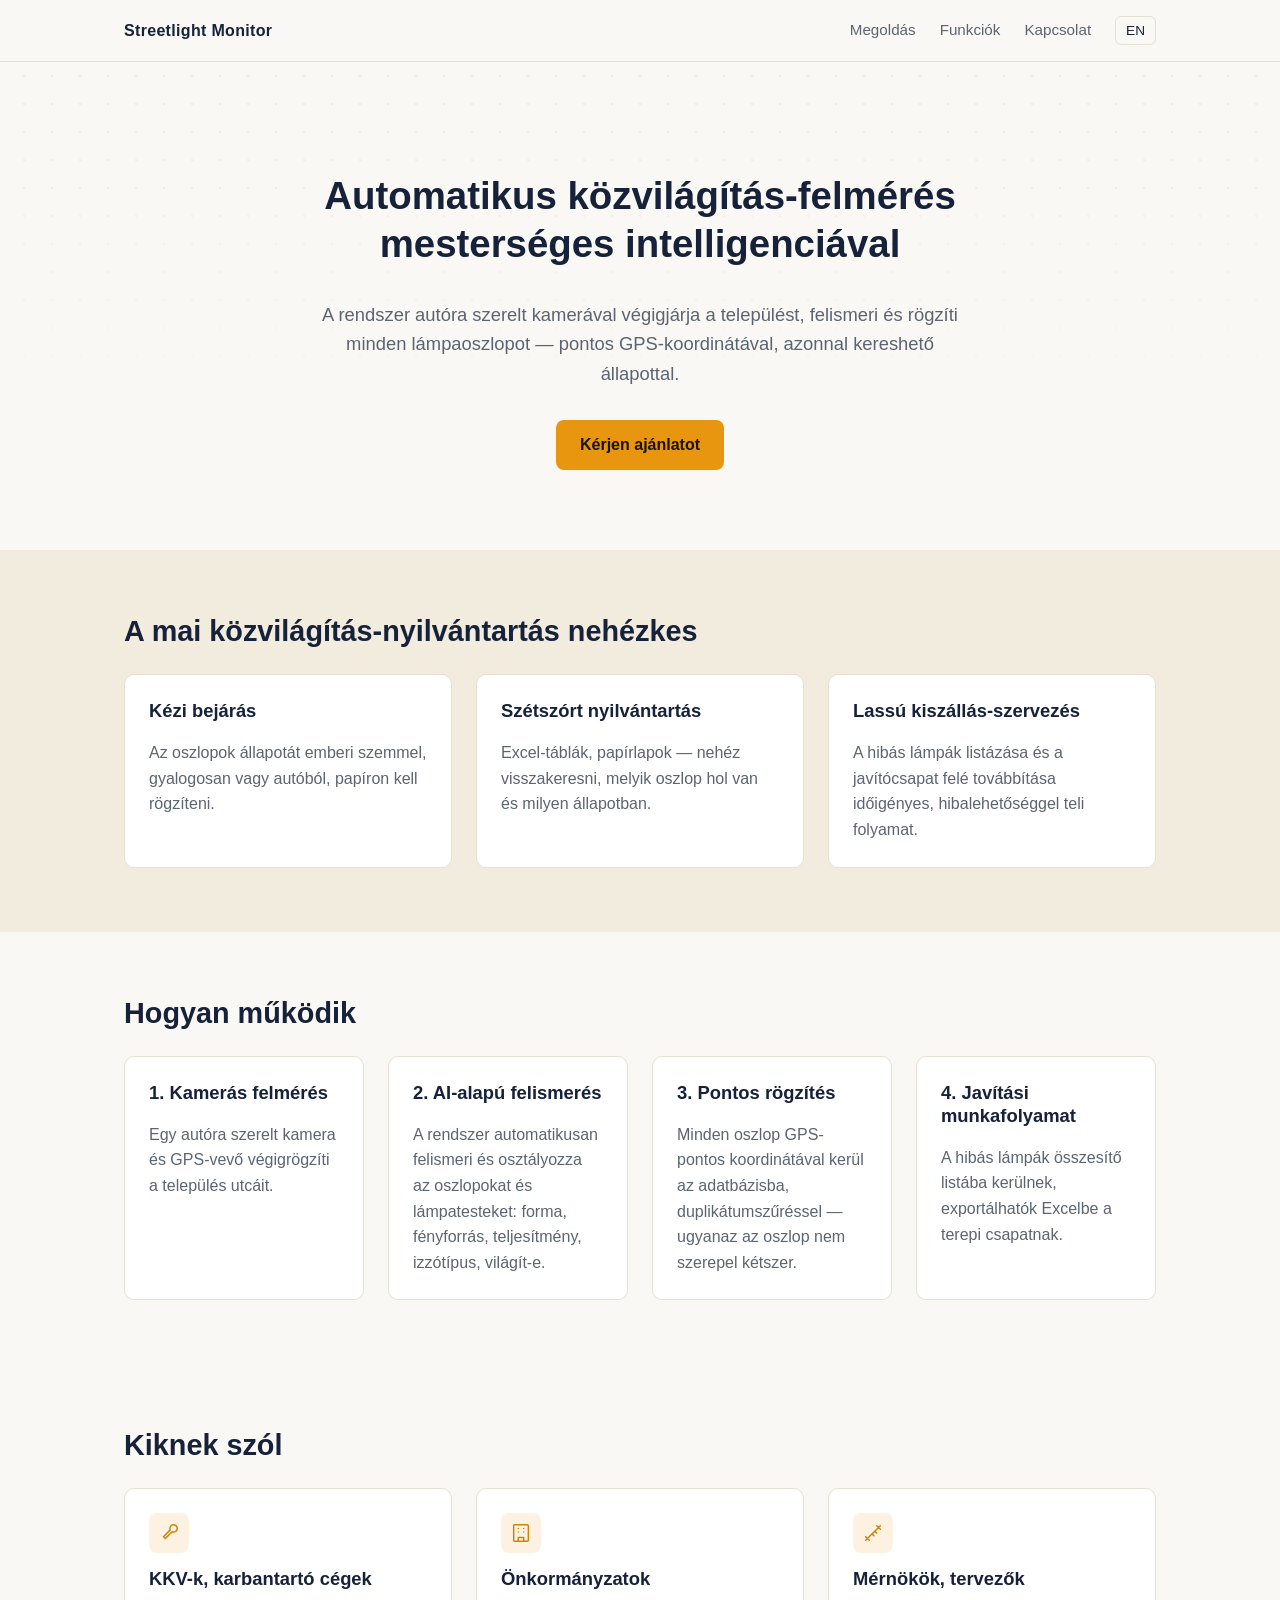
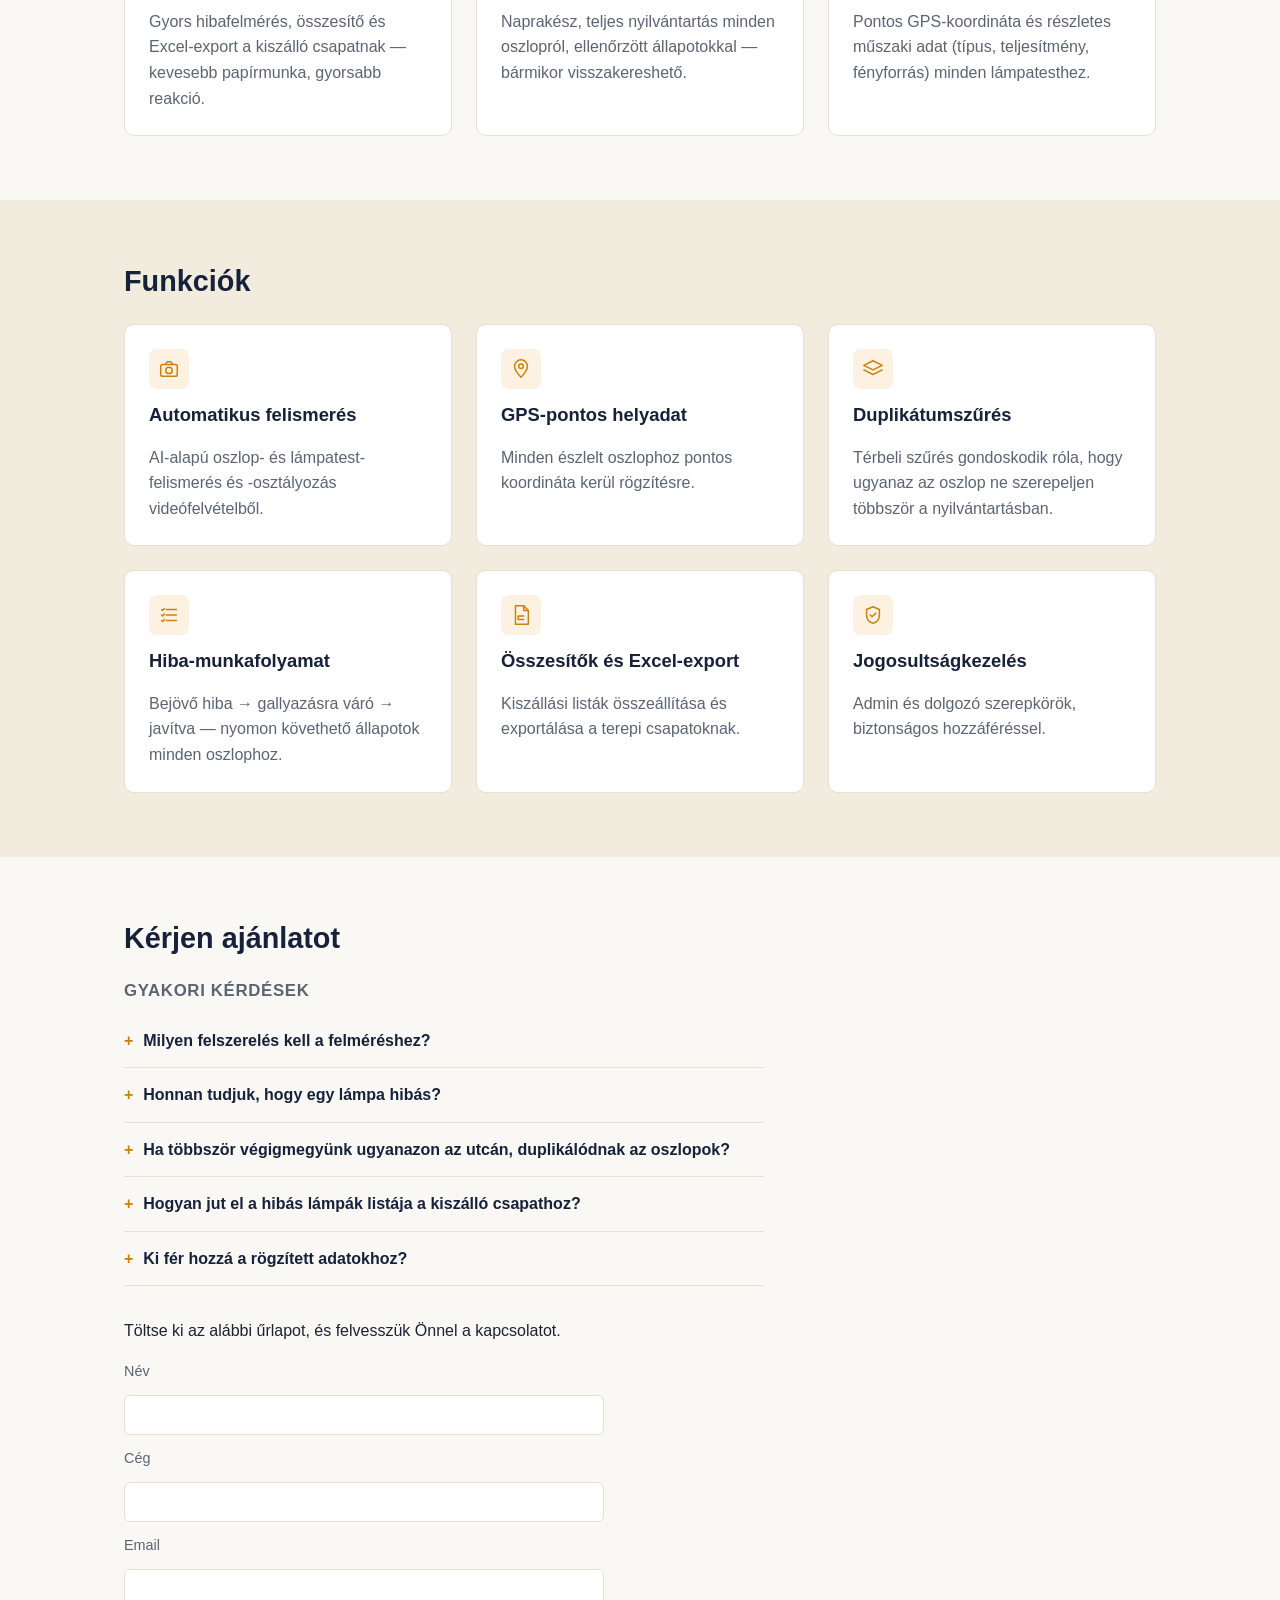
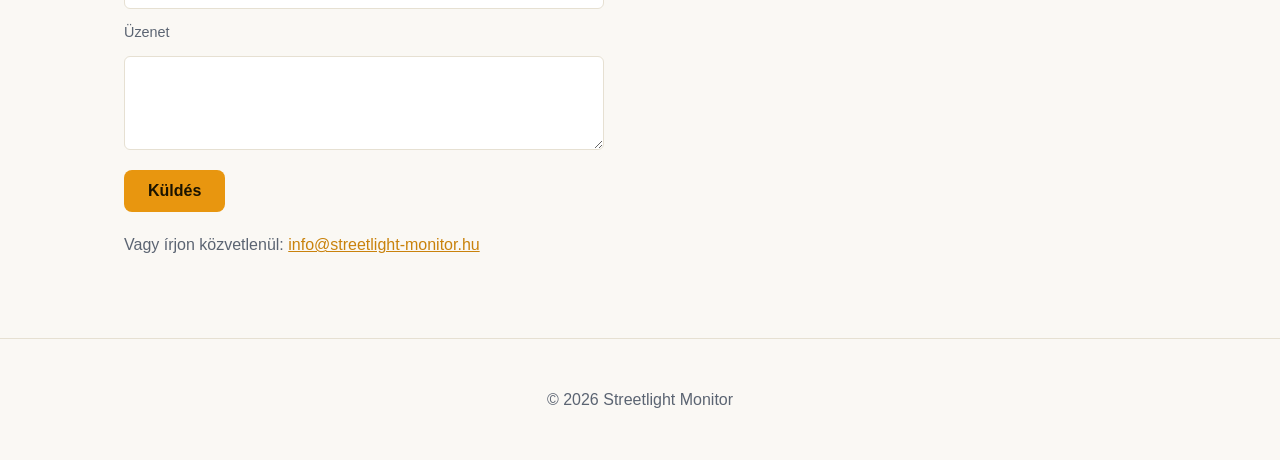
==== index.html @ 7bae3ae3 "feat: initial bilingual marketing landing page for Streetlight Monitor Static HU/EN landing page pre" ====
<!DOCTYPE html>
<html lang="hu">
<head>
  <meta charset="UTF-8">
  <meta name="viewport" content="width=device-width, initial-scale=1.0">
  <title data-i18n="meta.title">Streetlight Monitor — Automatikus közvilágítás-felmérés</title>
  <meta name="description" content="AI-alapú közvilágítás-felmérő rendszer kkv-knak, önkormányzatoknak és mérnököknek.">
  <link rel="stylesheet" href="styles.css">
</head>
<body>
  <header class="site-header">
    <div class="container header-inner">
      <span class="logo">Streetlight Monitor</span>
      <nav>
        <a href="#megoldas" data-i18n="nav.solution">Megoldás</a>
        <a href="#funkciok" data-i18n="nav.features">Funkciók</a>
        <a href="#kapcsolat" data-i18n="nav.contact">Kapcsolat</a>
        <button id="lang-toggle" type="button" aria-label="Nyelv váltása">EN</button>
      </nav>
    </div>
  </header>

  <main>
    <section class="hero">
      <div class="container">
        <h1 data-i18n="hero.title">Automatikus közvilágítás-felmérés mesterséges intelligenciával</h1>
        <p class="lead" data-i18n="hero.subtitle">A rendszer autóra szerelt kamerával végigjárja a települést, felismeri és rögzíti minden lámpaoszlopot — pontos GPS-koordinátával, azonnal kereshető állapottal.</p>
        <a class="btn btn-primary" href="#kapcsolat" data-i18n="hero.cta">Kérjen ajánlatot</a>
      </div>
    </section>

    <section class="problem">
      <div class="container">
        <h2 data-i18n="problem.title">A mai közvilágítás-nyilvántartás nehézkes</h2>
        <div class="grid grid-3">
          <div class="card reveal">
            <h3 data-i18n="problem.item1.title">Kézi bejárás</h3>
            <p data-i18n="problem.item1.text">Az oszlopok állapotát emberi szemmel, gyalogosan vagy autóból, papíron kell rögzíteni.</p>
          </div>
          <div class="card reveal">
            <h3 data-i18n="problem.item2.title">Szétszórt nyilvántartás</h3>
            <p data-i18n="problem.item2.text">Excel-táblák, papírlapok — nehéz visszakeresni, melyik oszlop hol van és milyen állapotban.</p>
          </div>
          <div class="card reveal">
            <h3 data-i18n="problem.item3.title">Lassú kiszállás-szervezés</h3>
            <p data-i18n="problem.item3.text">A hibás lámpák listázása és a javítócsapat felé továbbítása időigényes, hibalehetőséggel teli folyamat.</p>
          </div>
        </div>
      </div>
    </section>

    <section class="solution" id="megoldas">
      <div class="container">
        <h2 data-i18n="solution.title">Hogyan működik</h2>
        <ol class="steps">
          <li class="reveal">
            <h3 data-i18n="solution.step1.title">1. Kamerás felmérés</h3>
            <p data-i18n="solution.step1.text">Egy autóra szerelt kamera és GPS-vevő végigrögzíti a település utcáit.</p>
          </li>
          <li class="reveal">
            <h3 data-i18n="solution.step2.title">2. AI-alapú felismerés</h3>
            <p data-i18n="solution.step2.text">A rendszer automatikusan felismeri és osztályozza az oszlopokat és lámpatesteket: forma, fényforrás, teljesítmény, izzótípus, világít-e.</p>
          </li>
          <li class="reveal">
            <h3 data-i18n="solution.step3.title">3. Pontos rögzítés</h3>
            <p data-i18n="solution.step3.text">Minden oszlop GPS-pontos koordinátával kerül az adatbázisba, duplikátumszűréssel — ugyanaz az oszlop nem szerepel kétszer.</p>
          </li>
          <li class="reveal">
            <h3 data-i18n="solution.step4.title">4. Javítási munkafolyamat</h3>
            <p data-i18n="solution.step4.text">A hibás lámpák összesítő listába kerülnek, exportálhatók Excelbe a terepi csapatnak.</p>
          </li>
        </ol>
      </div>
    </section>

    <section class="audience">
      <div class="container">
        <h2 data-i18n="audience.title">Kiknek szól</h2>
        <div class="grid grid-3">
          <div class="card reveal">
            <div class="card-icon"><svg viewBox="0 0 24 24"><path d="M21 7a4 4 0 0 1-5.6 3.66L8 18l-2-2 7.34-7.4A4 4 0 1 1 21 7z"/></svg></div>
            <h3 data-i18n="audience.sme.title">KKV-k, karbantartó cégek</h3>
            <p data-i18n="audience.sme.text">Gyors hibafelmérés, összesítő és Excel-export a kiszálló csapatnak — kevesebb papírmunka, gyorsabb reakció.</p>
          </div>
          <div class="card reveal">
            <div class="card-icon"><svg viewBox="0 0 24 24"><rect x="4" y="3" width="16" height="18" rx="1"/><path d="M9 21v-4h6v4M9 7h.01M9 11h.01M15 7h.01M15 11h.01"/></svg></div>
            <h3 data-i18n="audience.municipality.title">Önkormányzatok</h3>
            <p data-i18n="audience.municipality.text">Naprakész, teljes nyilvántartás minden oszlopról, ellenőrzött állapotokkal — bármikor visszakereshető.</p>
          </div>
          <div class="card reveal">
            <div class="card-icon"><svg viewBox="0 0 24 24"><path d="M4 20 20 4M8 20l-4-4M20 8l-4-4M11 13l2 2M14 10l2 2"/></svg></div>
            <h3 data-i18n="audience.engineer.title">Mérnökök, tervezők</h3>
            <p data-i18n="audience.engineer.text">Pontos GPS-koordináta és részletes műszaki adat (típus, teljesítmény, fényforrás) minden lámpatesthez.</p>
          </div>
        </div>
      </div>
    </section>

    <section class="features" id="funkciok">
      <div class="container">
        <h2 data-i18n="features.title">Funkciók</h2>
        <div class="grid grid-3">
          <div class="card reveal">
            <div class="card-icon"><svg viewBox="0 0 24 24"><rect x="3" y="7" width="18" height="13" rx="2"/><path d="M8 7 10 4h4l2 3"/><circle cx="12" cy="13.5" r="3.5"/></svg></div>
            <h3 data-i18n="features.f1.title">Automatikus felismerés</h3>
            <p data-i18n="features.f1.text">AI-alapú oszlop- és lámpatest-felismerés és -osztályozás videófelvételből.</p>
          </div>
          <div class="card reveal">
            <div class="card-icon"><svg viewBox="0 0 24 24"><path d="M12 21s7-7.2 7-12a7 7 0 1 0-14 0c0 4.8 7 12 7 12z"/><circle cx="12" cy="9" r="2.5"/></svg></div>
            <h3 data-i18n="features.f2.title">GPS-pontos helyadat</h3>
            <p data-i18n="features.f2.text">Minden észlelt oszlophoz pontos koordináta kerül rögzítésre.</p>
          </div>
          <div class="card reveal">
            <div class="card-icon"><svg viewBox="0 0 24 24"><path d="M12 3 2 8l10 5 10-5-10-5z"/><path d="M2 13l10 5 10-5"/></svg></div>
            <h3 data-i18n="features.f3.title">Duplikátumszűrés</h3>
            <p data-i18n="features.f3.text">Térbeli szűrés gondoskodik róla, hogy ugyanaz az oszlop ne szerepeljen többször a nyilvántartásban.</p>
          </div>
          <div class="card reveal">
            <div class="card-icon"><svg viewBox="0 0 24 24"><path d="M9 6h11M9 12h11M9 18h11"/><path d="M4 6l1 1 2-2M4 12l1 1 2-2M4 18l1 1 2-2"/></svg></div>
            <h3 data-i18n="features.f4.title">Hiba-munkafolyamat</h3>
            <p data-i18n="features.f4.text">Bejövő hiba → gallyazásra váró → javítva — nyomon követhető állapotok minden oszlophoz.</p>
          </div>
          <div class="card reveal">
            <div class="card-icon"><svg viewBox="0 0 24 24"><path d="M6 2h9l5 5v15H6z"/><path d="M15 2v5h5M9 13h6M9 17h6M9 13v4"/></svg></div>
            <h3 data-i18n="features.f5.title">Összesítők és Excel-export</h3>
            <p data-i18n="features.f5.text">Kiszállási listák összeállítása és exportálása a terepi csapatoknak.</p>
          </div>
          <div class="card reveal">
            <div class="card-icon"><svg viewBox="0 0 24 24"><path d="M12 3l7 3v6c0 5-3.5 8-7 9-3.5-1-7-4-7-9V6z"/><path d="M9 12l2 2 4-4"/></svg></div>
            <h3 data-i18n="features.f6.title">Jogosultságkezelés</h3>
            <p data-i18n="features.f6.text">Admin és dolgozó szerepkörök, biztonságos hozzáféréssel.</p>
          </div>
        </div>
      </div>
    </section>

    <section class="contact" id="kapcsolat">
      <div class="container">
        <h2 data-i18n="contact.title">Kérjen ajánlatot</h2>

        <div class="faq">
          <h3 data-i18n="faq.title">Gyakori kérdések</h3>
          <details class="faq-item">
            <summary data-i18n="faq.q1.q">Milyen felszerelés kell a felméréshez?</summary>
            <p data-i18n="faq.q1.a">Egy autóra szerelhető kamera és GPS-vevő elég — nincs szükség speciális járműre vagy gyalogos bejárásra.</p>
          </details>
          <details class="faq-item">
            <summary data-i18n="faq.q2.q">Honnan tudjuk, hogy egy lámpa hibás?</summary>
            <p data-i18n="faq.q2.a">A rendszer a felvétel alapján automatikusan felismeri, hogy egy lámpatest világít-e, és rögzíti az állapotát.</p>
          </details>
          <details class="faq-item">
            <summary data-i18n="faq.q3.q">Ha többször végigmegyünk ugyanazon az utcán, duplikálódnak az oszlopok?</summary>
            <p data-i18n="faq.q3.a">Nem — a rendszer térbeli szűréssel felismeri, hogy ugyanarról az oszlopról van szó, és nem rögzíti kétszer.</p>
          </details>
          <details class="faq-item">
            <summary data-i18n="faq.q4.q">Hogyan jut el a hibás lámpák listája a kiszálló csapathoz?</summary>
            <p data-i18n="faq.q4.a">A hibás tételekből összesítő hozható létre, amely Excel-fájlba exportálható a terepi csapat számára.</p>
          </details>
          <details class="faq-item">
            <summary data-i18n="faq.q5.q">Ki fér hozzá a rögzített adatokhoz?</summary>
            <p data-i18n="faq.q5.a">Admin és dolgozó szerepkörök léteznek, így csak jogosult felhasználók férnek hozzá az adatokhoz.</p>
          </details>
        </div>

        <p data-i18n="contact.subtitle">Töltse ki az alábbi űrlapot, és felvesszük Önnel a kapcsolatot.</p>
        <form id="contact-form">
          <label for="name" data-i18n="contact.form.name">Név</label>
          <input type="text" id="name" name="name" required>

          <label for="company" data-i18n="contact.form.company">Cég</label>
          <input type="text" id="company" name="company">

          <label for="email" data-i18n="contact.form.email">Email</label>
          <input type="email" id="email" name="email" required>

          <label for="message" data-i18n="contact.form.message">Üzenet</label>
          <textarea id="message" name="message" rows="4"></textarea>

          <button type="submit" class="btn btn-primary" data-i18n="contact.form.submit">Küldés</button>
        </form>
        <p class="direct-contact"><span data-i18n="contact.direct">Vagy írjon közvetlenül: </span><a href="mailto:info@streetlight-monitor.hu">info@streetlight-monitor.hu</a></p>
      </div>
    </section>
  </main>

  <footer class="site-footer">
    <div class="container">
      <p data-i18n="footer.text">&copy; 2026 Streetlight Monitor</p>
    </div>
  </footer>

  <script src="script.js"></script>
</body>
</html>
---- styles.css ----
:root {
  --bg: #faf8f4;
  --bg-alt: #f2ecdf;
  --card-bg: #ffffff;
  --text: #1a2233;
  --text-muted: #5b6472;
  --accent: #e8960f;
  --accent-dark: #c9820c;
  --accent-soft: rgba(232, 150, 15, 0.12);
  --navy: #16213a;
  --border: #e6e0d2;
  --radius: 10px;
  --max-width: 1080px;
}

* { box-sizing: border-box; }

body {
  margin: 0;
  font-family: -apple-system, "Segoe UI", Roboto, Helvetica, Arial, sans-serif;
  background: var(--bg);
  color: var(--text);
  line-height: 1.6;
}

.container {
  max-width: var(--max-width);
  margin: 0 auto;
  padding: 0 24px;
}

h1, h2, h3 { line-height: 1.25; margin-top: 0; color: var(--navy); }
h2 { font-size: 1.8rem; margin-bottom: 1.5rem; }
h3 { font-size: 1.15rem; }

a { color: var(--accent-dark); }

.site-header {
  position: sticky;
  top: 0;
  background: rgba(250, 248, 244, 0.9);
  border-bottom: 1px solid var(--border);
  backdrop-filter: blur(6px);
  z-index: 10;
}

.header-inner {
  display: flex;
  align-items: center;
  justify-content: space-between;
  padding-top: 16px;
  padding-bottom: 16px;
}

.logo { font-weight: 700; letter-spacing: 0.02em; color: var(--navy); }

.header-inner nav {
  display: flex;
  align-items: center;
  gap: 24px;
}

.header-inner nav a {
  color: var(--text-muted);
  text-decoration: none;
  font-size: 0.95rem;
}

.header-inner nav a:hover { color: var(--navy); }

#lang-toggle {
  background: transparent;
  border: 1px solid var(--border);
  color: var(--navy);
  border-radius: 6px;
  padding: 6px 10px;
  cursor: pointer;
  font-size: 0.85rem;
  transition: border-color 0.15s ease;
}

#lang-toggle:hover { border-color: var(--accent); }

.btn {
  display: inline-block;
  padding: 12px 24px;
  border-radius: 8px;
  text-decoration: none;
  font-weight: 600;
  cursor: pointer;
  border: none;
  font-size: 1rem;
  transition: background 0.15s ease, transform 0.15s ease;
}

.btn-primary {
  background: var(--accent);
  color: #1a1300;
}

.btn-primary:hover { background: var(--accent-dark); transform: translateY(-1px); }

.hero {
  padding: 110px 0 80px;
  text-align: center;
  position: relative;
  overflow: hidden;
  background-image: radial-gradient(circle, rgba(232, 150, 15, 0.16) 1.5px, transparent 1.5px);
  background-size: 28px 28px;
  background-position: center top;
}

.hero::after {
  content: "";
  position: absolute;
  inset: 0;
  background: linear-gradient(180deg, transparent 0%, var(--bg) 90%);
  pointer-events: none;
}

.hero .container { position: relative; z-index: 1; }

.hero h1 {
  font-size: 2.4rem;
  max-width: 760px;
  margin-left: auto;
  margin-right: auto;
}

.hero .lead {
  font-size: 1.15rem;
  color: var(--text-muted);
  max-width: 640px;
  margin: 20px auto 32px;
}

.problem, .solution, .audience, .features, .contact {
  padding: 64px 0;
}

.problem, .features { background: var(--bg-alt); }

.grid { display: grid; gap: 24px; }
.grid-3 { grid-template-columns: repeat(3, 1fr); }

.card {
  background: var(--card-bg);
  border: 1px solid var(--border);
  border-radius: var(--radius);
  padding: 24px;
  transition: transform 0.2s ease, box-shadow 0.2s ease;
}

.card:hover {
  transform: translateY(-4px);
  box-shadow: 0 12px 24px -12px rgba(26, 34, 51, 0.18);
}

.card p { color: var(--text-muted); margin-bottom: 0; }

.card-icon {
  width: 40px;
  height: 40px;
  display: flex;
  align-items: center;
  justify-content: center;
  border-radius: 8px;
  background: var(--accent-soft);
  color: var(--accent-dark);
  margin-bottom: 14px;
}

.card-icon svg {
  width: 22px;
  height: 22px;
  stroke: currentColor;
  fill: none;
  stroke-width: 1.6;
  stroke-linecap: round;
  stroke-linejoin: round;
}

.steps {
  list-style: none;
  padding: 0;
  margin: 0;
  display: grid;
  grid-template-columns: repeat(4, 1fr);
  gap: 24px;
}

.steps li {
  background: var(--card-bg);
  border: 1px solid var(--border);
  border-radius: var(--radius);
  padding: 24px;
  transition: transform 0.2s ease, box-shadow 0.2s ease;
}

.steps li:hover {
  transform: translateY(-4px);
  box-shadow: 0 12px 24px -12px rgba(26, 34, 51, 0.18);
}

.steps p { color: var(--text-muted); margin-bottom: 0; }

.faq {
  margin-bottom: 32px;
  max-width: 640px;
}

.faq h3 {
  font-size: 1.05rem;
  color: var(--text-muted);
  text-transform: uppercase;
  letter-spacing: 0.04em;
  margin-bottom: 12px;
}

.faq-item {
  border-bottom: 1px solid var(--border);
  padding: 14px 0;
}

.faq-item summary {
  cursor: pointer;
  font-weight: 600;
  color: var(--navy);
  list-style: none;
}

.faq-item summary::-webkit-details-marker { display: none; }

.faq-item summary::before {
  content: "+";
  display: inline-block;
  width: 1.2em;
  color: var(--accent-dark);
  font-weight: 700;
}

.faq-item[open] summary::before { content: "\2212"; }

.faq-item p {
  margin: 10px 0 0 1.2em;
  color: var(--text-muted);
}

.contact form {
  display: grid;
  gap: 12px;
  max-width: 480px;
}

.contact label { font-size: 0.9rem; color: var(--text-muted); }

.contact input,
.contact textarea {
  width: 100%;
  padding: 10px 12px;
  border-radius: 6px;
  border: 1px solid var(--border);
  background: var(--card-bg);
  color: var(--text);
  font-family: inherit;
  font-size: 1rem;
}

.contact input:focus,
.contact textarea:focus {
  outline: 2px solid var(--accent-soft);
  border-color: var(--accent);
}

.contact .btn { justify-self: start; margin-top: 8px; }

.direct-contact { margin-top: 20px; color: var(--text-muted); }

.site-footer {
  padding: 32px 0;
  text-align: center;
  color: var(--text-muted);
  border-top: 1px solid var(--border);
}

/* Scroll-reveal */
.reveal {
  opacity: 0;
  transform: translateY(16px);
  transition: opacity 0.5s ease, transform 0.5s ease;
}

.reveal.visible {
  opacity: 1;
  transform: translateY(0);
}

@media (prefers-reduced-motion: reduce) {
  .reveal { opacity: 1; transform: none; transition: none; }
  .card, .steps li, .btn { transition: none; }
}

@media (max-width: 640px) {
  .header-inner nav { gap: 12px; }
  .header-inner nav a { display: none; }
  .hero { padding: 64px 0 48px; }
  .hero h1 { font-size: 1.8rem; }
  .grid-3 { grid-template-columns: 1fr; }
  .steps { grid-template-columns: 1fr; }
}
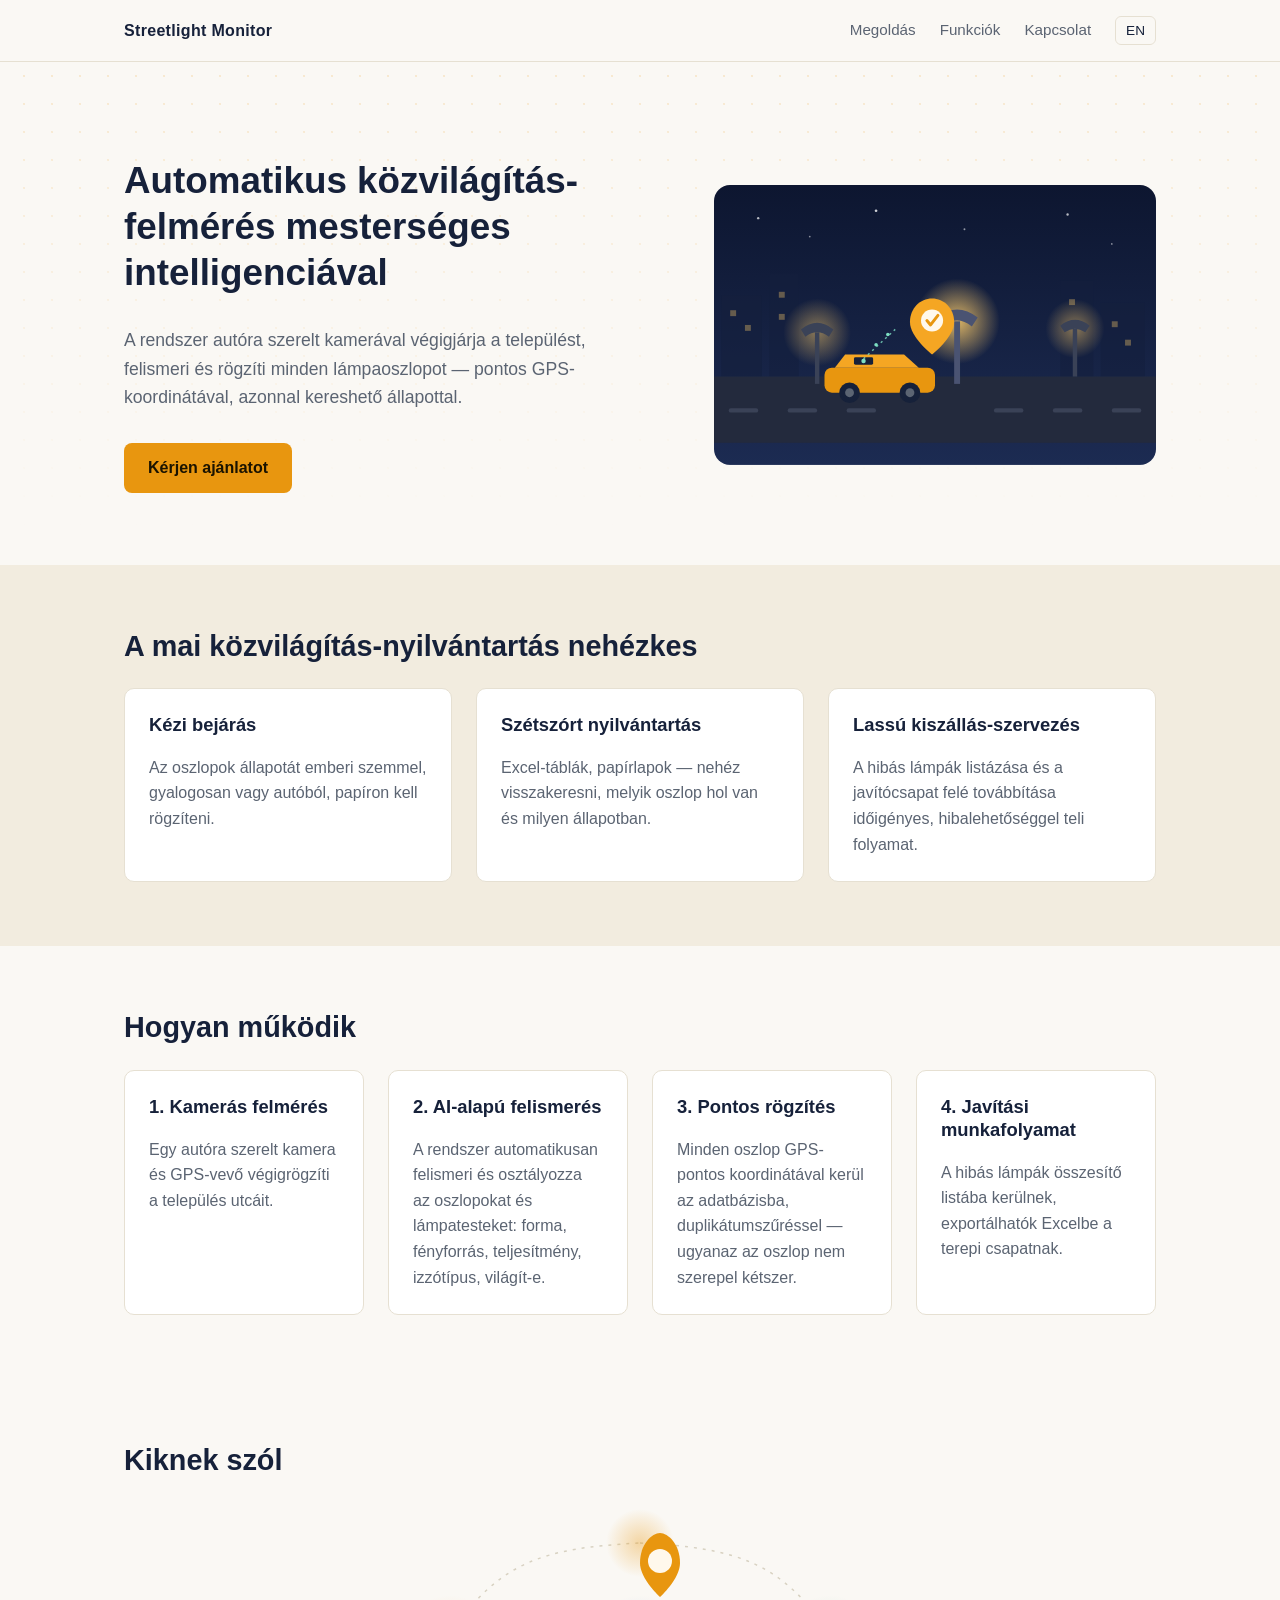
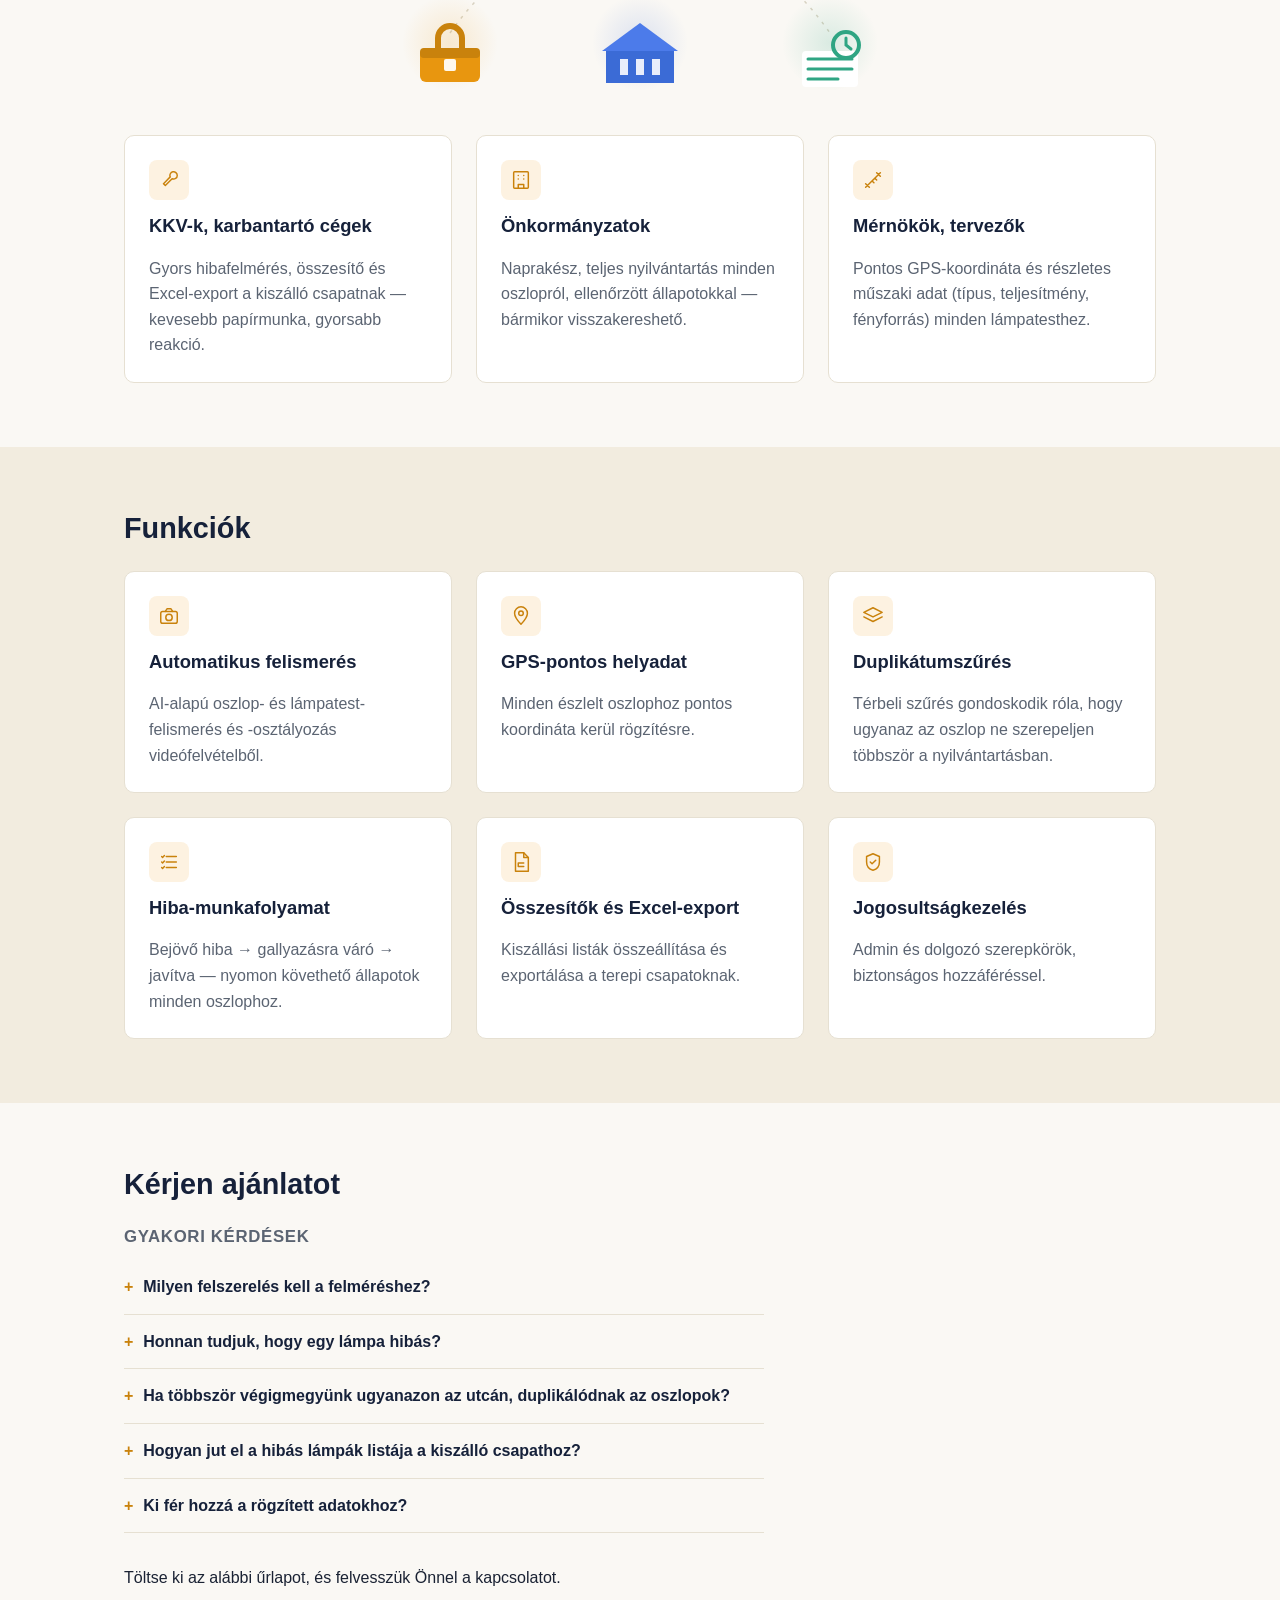
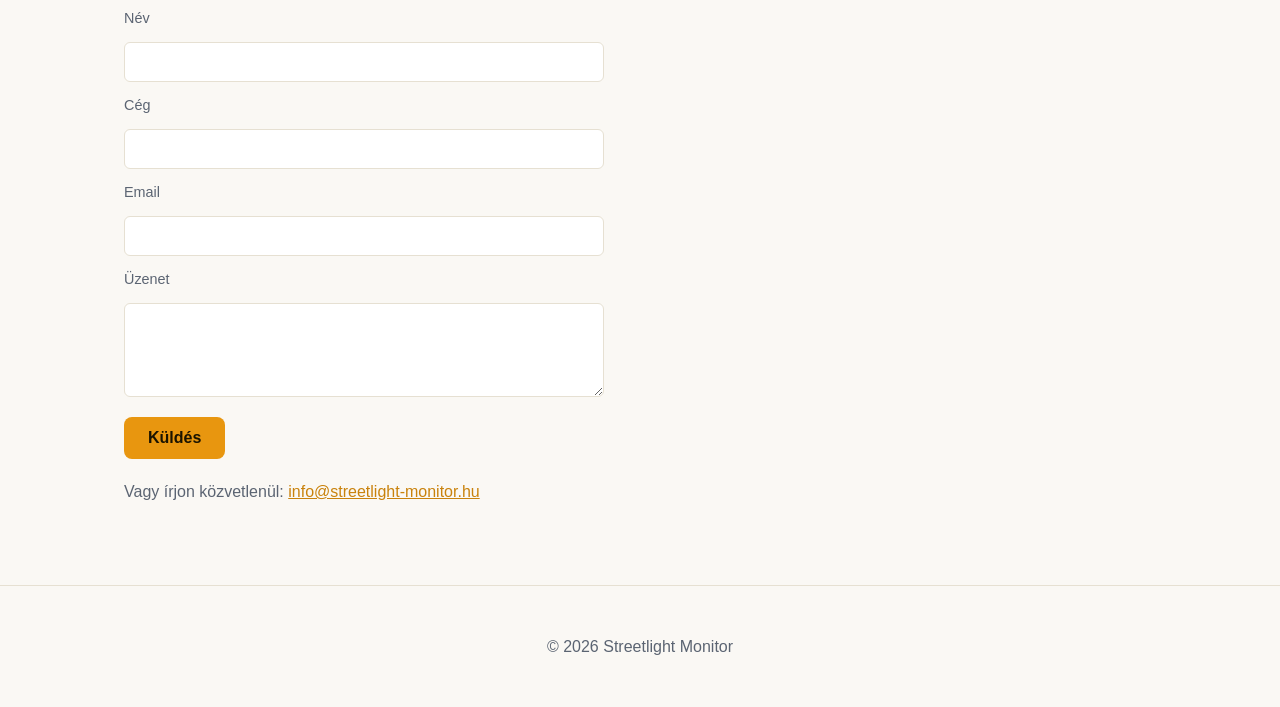
==== commit 3aa6d708: "sync: update from streetlight-monitor@efefd2f" ====
--- a/index.html
+++ b/index.html
@@ -22,10 +22,108 @@
 
   <main>
     <section class="hero">
-      <div class="container">
-        <h1 data-i18n="hero.title">Automatikus közvilágítás-felmérés mesterséges intelligenciával</h1>
-        <p class="lead" data-i18n="hero.subtitle">A rendszer autóra szerelt kamerával végigjárja a települést, felismeri és rögzíti minden lámpaoszlopot — pontos GPS-koordinátával, azonnal kereshető állapottal.</p>
-        <a class="btn btn-primary" href="#kapcsolat" data-i18n="hero.cta">Kérjen ajánlatot</a>
+      <div class="container hero-inner">
+        <div class="hero-text">
+          <h1 data-i18n="hero.title">Automatikus közvilágítás-felmérés mesterséges intelligenciával</h1>
+          <p class="lead" data-i18n="hero.subtitle">A rendszer autóra szerelt kamerával végigjárja a települést, felismeri és rögzíti minden lámpaoszlopot — pontos GPS-koordinátával, azonnal kereshető állapottal.</p>
+          <a class="btn btn-primary" href="#kapcsolat" data-i18n="hero.cta">Kérjen ajánlatot</a>
+        </div>
+        <div class="hero-visual" aria-hidden="true">
+          <svg viewBox="0 0 600 380" role="img" aria-hidden="true">
+            <defs>
+              <linearGradient id="skyGrad" x1="0" y1="0" x2="0" y2="1">
+                <stop offset="0%" stop-color="#0d1630"/>
+                <stop offset="100%" stop-color="#1c2b52"/>
+              </linearGradient>
+              <radialGradient id="glowGrad" cx="50%" cy="50%" r="50%">
+                <stop offset="0%" stop-color="#ffce6b" stop-opacity="0.85"/>
+                <stop offset="100%" stop-color="#ffce6b" stop-opacity="0"/>
+              </radialGradient>
+              <radialGradient id="glowGradSoft" cx="50%" cy="50%" r="50%">
+                <stop offset="0%" stop-color="#ffce6b" stop-opacity="0.5"/>
+                <stop offset="100%" stop-color="#ffce6b" stop-opacity="0"/>
+              </radialGradient>
+              <linearGradient id="beamGrad" x1="0" y1="0" x2="1" y2="0">
+                <stop offset="0%" stop-color="#7ee0c3" stop-opacity="0.55"/>
+                <stop offset="100%" stop-color="#7ee0c3" stop-opacity="0"/>
+              </linearGradient>
+            </defs>
+
+            <rect x="0" y="0" width="600" height="380" fill="url(#skyGrad)"/>
+
+            <circle cx="60" cy="45" r="1.6" fill="#ffffff" opacity="0.7"/>
+            <circle cx="130" cy="70" r="1.2" fill="#ffffff" opacity="0.5"/>
+            <circle cx="220" cy="35" r="1.8" fill="#ffffff" opacity="0.8"/>
+            <circle cx="340" cy="60" r="1.3" fill="#ffffff" opacity="0.55"/>
+            <circle cx="480" cy="40" r="1.6" fill="#ffffff" opacity="0.7"/>
+            <circle cx="540" cy="80" r="1.2" fill="#ffffff" opacity="0.5"/>
+
+            <g opacity="0.55" fill="#141f3d">
+              <rect x="10" y="150" width="55" height="110"/>
+              <rect x="75" y="120" width="40" height="140"/>
+              <rect x="470" y="130" width="45" height="130"/>
+              <rect x="525" y="160" width="60" height="100"/>
+            </g>
+            <g opacity="0.35" fill="#ffce6b">
+              <rect x="22" y="170" width="8" height="8"/>
+              <rect x="42" y="190" width="8" height="8"/>
+              <rect x="88" y="145" width="8" height="8"/>
+              <rect x="88" y="175" width="8" height="8"/>
+              <rect x="482" y="155" width="8" height="8"/>
+              <rect x="540" y="185" width="8" height="8"/>
+              <rect x="558" y="210" width="8" height="8"/>
+            </g>
+
+            <rect x="0" y="260" width="600" height="90" fill="#232a3d"/>
+            <g fill="#3a4257">
+              <rect x="20" y="303" width="40" height="6" rx="3"/>
+              <rect x="100" y="303" width="40" height="6" rx="3"/>
+              <rect x="180" y="303" width="40" height="6" rx="3"/>
+              <rect x="380" y="303" width="40" height="6" rx="3"/>
+              <rect x="460" y="303" width="40" height="6" rx="3"/>
+              <rect x="540" y="303" width="40" height="6" rx="3"/>
+            </g>
+
+            <g>
+              <circle cx="140" cy="200" r="46" fill="url(#glowGradSoft)"/>
+              <rect x="137" y="200" width="6" height="70" fill="#3a4257"/>
+              <path d="M118 196 Q140 178 162 196 L156 206 Q140 194 124 206 Z" fill="#3a4257"/>
+            </g>
+
+            <g>
+              <circle cx="330" cy="185" r="58" fill="url(#glowGrad)"/>
+              <rect x="326" y="185" width="8" height="85" fill="#4a5372"/>
+              <path d="M302 180 Q330 158 358 180 L350 192 Q330 176 310 192 Z" fill="#4a5372"/>
+              <path d="M330 170 L330 40" stroke="url(#beamGrad)" stroke-width="90" stroke-linecap="round" opacity="0.5"/>
+            </g>
+
+            <g>
+              <circle cx="490" cy="195" r="40" fill="url(#glowGradSoft)"/>
+              <rect x="487" y="195" width="6" height="65" fill="#3a4257"/>
+              <path d="M470 191 Q490 175 510 191 L504 200 Q490 190 476 200 Z" fill="#3a4257"/>
+            </g>
+
+            <g transform="translate(150 230)">
+              <rect x="0" y="18" width="150" height="34" rx="10" fill="#e8960f"/>
+              <path d="M14 18 L28 0 L108 0 L128 18 Z" fill="#f5a623"/>
+              <circle cx="34" cy="52" r="14" fill="#16213a"/>
+              <circle cx="34" cy="52" r="6" fill="#5b6472"/>
+              <circle cx="116" cy="52" r="14" fill="#16213a"/>
+              <circle cx="116" cy="52" r="6" fill="#5b6472"/>
+              <rect x="40" y="4" width="26" height="10" rx="2" fill="#16213a"/>
+              <circle cx="53" cy="9" r="3" fill="#7ee0c3"/>
+              <path d="M53 6 L96 -34" stroke="#7ee0c3" stroke-width="2" stroke-dasharray="3 5" opacity="0.8"/>
+              <circle cx="70" cy="-13" r="2.4" fill="#7ee0c3"/>
+              <circle cx="86" cy="-27" r="2.4" fill="#7ee0c3"/>
+            </g>
+
+            <g transform="translate(246 152)">
+              <path d="M20 34 C20 15 34 2 50 2 C66 2 80 15 80 34 C80 55 50 78 50 78 C50 78 20 55 20 34 Z" fill="#f5a623"/>
+              <circle cx="50" cy="32" r="15" fill="#fff8ec"/>
+              <path d="M43 32 L48 38 L58 25" stroke="#e8960f" stroke-width="4" stroke-linecap="round" stroke-linejoin="round" fill="none"/>
+            </g>
+          </svg>
+        </div>
       </div>
     </section>
 
@@ -76,6 +174,64 @@
     <section class="audience">
       <div class="container">
         <h2 data-i18n="audience.title">Kiknek szól</h2>
+
+        <div class="audience-visual" aria-hidden="true">
+          <svg viewBox="0 0 600 200" role="img" aria-hidden="true">
+            <defs>
+              <radialGradient id="pinPulse" cx="50%" cy="50%" r="50%">
+                <stop offset="0%" stop-color="#e8960f" stop-opacity="0.35"/>
+                <stop offset="100%" stop-color="#e8960f" stop-opacity="0"/>
+              </radialGradient>
+              <radialGradient id="badgeAmber" cx="50%" cy="50%" r="50%">
+                <stop offset="0%" stop-color="#e8960f" stop-opacity="0.16"/>
+                <stop offset="100%" stop-color="#e8960f" stop-opacity="0"/>
+              </radialGradient>
+              <radialGradient id="badgeBlue" cx="50%" cy="50%" r="50%">
+                <stop offset="0%" stop-color="#3b6bd6" stop-opacity="0.16"/>
+                <stop offset="100%" stop-color="#3b6bd6" stop-opacity="0"/>
+              </radialGradient>
+              <radialGradient id="badgeGreen" cx="50%" cy="50%" r="50%">
+                <stop offset="0%" stop-color="#2fa583" stop-opacity="0.16"/>
+                <stop offset="100%" stop-color="#2fa583" stop-opacity="0"/>
+              </radialGradient>
+            </defs>
+
+            <path d="M110 130 C160 60 200 45 300 40" fill="none" stroke="#d8d2c2" stroke-width="1.5" stroke-dasharray="3 6"/>
+            <path d="M300 40 C400 45 440 60 490 130" fill="none" stroke="#d8d2c2" stroke-width="1.5" stroke-dasharray="3 6"/>
+
+            <circle cx="300" cy="40" r="34" fill="url(#pinPulse)"/>
+            <g transform="translate(280 16)">
+              <path d="M20 44 C20 25 32 14 40 14 C48 14 60 25 60 44 C60 60 40 78 40 78 C40 78 20 60 20 44 Z" fill="#e8960f"/>
+              <circle cx="40" cy="42" r="12" fill="#fff8ec"/>
+            </g>
+
+            <g transform="translate(60 90)">
+              <circle cx="50" cy="50" r="48" fill="url(#badgeAmber)"/>
+              <rect x="20" y="55" width="60" height="34" rx="6" fill="#e8960f"/>
+              <rect x="20" y="55" width="60" height="10" rx="4" fill="#c9820c"/>
+              <path d="M38 55 v-10 a12 12 0 0 1 24 0 v10" fill="none" stroke="#c9820c" stroke-width="6"/>
+              <rect x="44" y="66" width="12" height="12" rx="2" fill="#fff8ec"/>
+            </g>
+
+            <g transform="translate(250 88)">
+              <circle cx="50" cy="52" r="48" fill="url(#badgeBlue)"/>
+              <rect x="16" y="60" width="68" height="32" fill="#3b6bd6"/>
+              <path d="M12 60 L50 32 L88 60 Z" fill="#4c7bea"/>
+              <rect x="30" y="68" width="8" height="16" fill="#e9eefb"/>
+              <rect x="46" y="68" width="8" height="16" fill="#e9eefb"/>
+              <rect x="62" y="68" width="8" height="16" fill="#e9eefb"/>
+            </g>
+
+            <g transform="translate(440 90)">
+              <circle cx="50" cy="50" r="48" fill="url(#badgeGreen)"/>
+              <rect x="22" y="58" width="56" height="36" rx="4" fill="#ffffff"/>
+              <path d="M28 66 h44 M28 76 h44 M28 86 h30" stroke="#2fa583" stroke-width="3" stroke-linecap="round"/>
+              <circle cx="66" cy="52" r="13" fill="none" stroke="#2fa583" stroke-width="4"/>
+              <path d="M66 45 v7 l5 4" stroke="#2fa583" stroke-width="3" stroke-linecap="round" fill="none"/>
+            </g>
+          </svg>
+        </div>
+
         <div class="grid grid-3">
           <div class="card reveal">
             <div class="card-icon"><svg viewBox="0 0 24 24"><path d="M21 7a4 4 0 0 1-5.6 3.66L8 18l-2-2 7.34-7.4A4 4 0 1 1 21 7z"/></svg></div>
--- a/styles.css
+++ b/styles.css
@@ -101,8 +101,7 @@
 .btn-primary:hover { background: var(--accent-dark); transform: translateY(-1px); }
 
 .hero {
-  padding: 110px 0 80px;
-  text-align: center;
+  padding: 96px 0 72px;
   position: relative;
   overflow: hidden;
   background-image: radial-gradient(circle, rgba(232, 150, 15, 0.16) 1.5px, transparent 1.5px);
@@ -114,24 +113,54 @@
   content: "";
   position: absolute;
   inset: 0;
-  background: linear-gradient(180deg, transparent 0%, var(--bg) 90%);
+  background: linear-gradient(180deg, transparent 0%, var(--bg) 92%);
   pointer-events: none;
 }
 
 .hero .container { position: relative; z-index: 1; }
 
+.hero-inner {
+  display: flex;
+  align-items: center;
+  gap: 48px;
+}
+
+.hero-text {
+  flex: 1 1 420px;
+  text-align: left;
+}
+
+.hero-visual {
+  flex: 1 1 320px;
+  max-width: 480px;
+}
+
+.hero-visual svg {
+  width: 100%;
+  height: auto;
+  display: block;
+  border-radius: 16px;
+}
+
 .hero h1 {
-  font-size: 2.4rem;
-  max-width: 760px;
-  margin-left: auto;
-  margin-right: auto;
+  font-size: 2.3rem;
 }
 
 .hero .lead {
-  font-size: 1.15rem;
-  color: var(--text-muted);
-  max-width: 640px;
-  margin: 20px auto 32px;
+  font-size: 1.1rem;
+  color: var(--text-muted);
+  max-width: 520px;
+  margin: 20px 0 32px;
+}
+
+@media (max-width: 900px) {
+  .hero-inner {
+    flex-direction: column;
+    text-align: center;
+  }
+  .hero-text { text-align: center; }
+  .hero .lead { margin-left: auto; margin-right: auto; }
+  .hero-visual { max-width: 420px; }
 }
 
 .problem, .solution, .audience, .features, .contact {
@@ -139,6 +168,17 @@
 }
 
 .problem, .features { background: var(--bg-alt); }
+
+.audience-visual {
+  max-width: 600px;
+  margin: 0 auto 32px;
+}
+
+.audience-visual svg {
+  width: 100%;
+  height: auto;
+  display: block;
+}
 
 .grid { display: grid; gap: 24px; }
 .grid-3 { grid-template-columns: repeat(3, 1fr); }
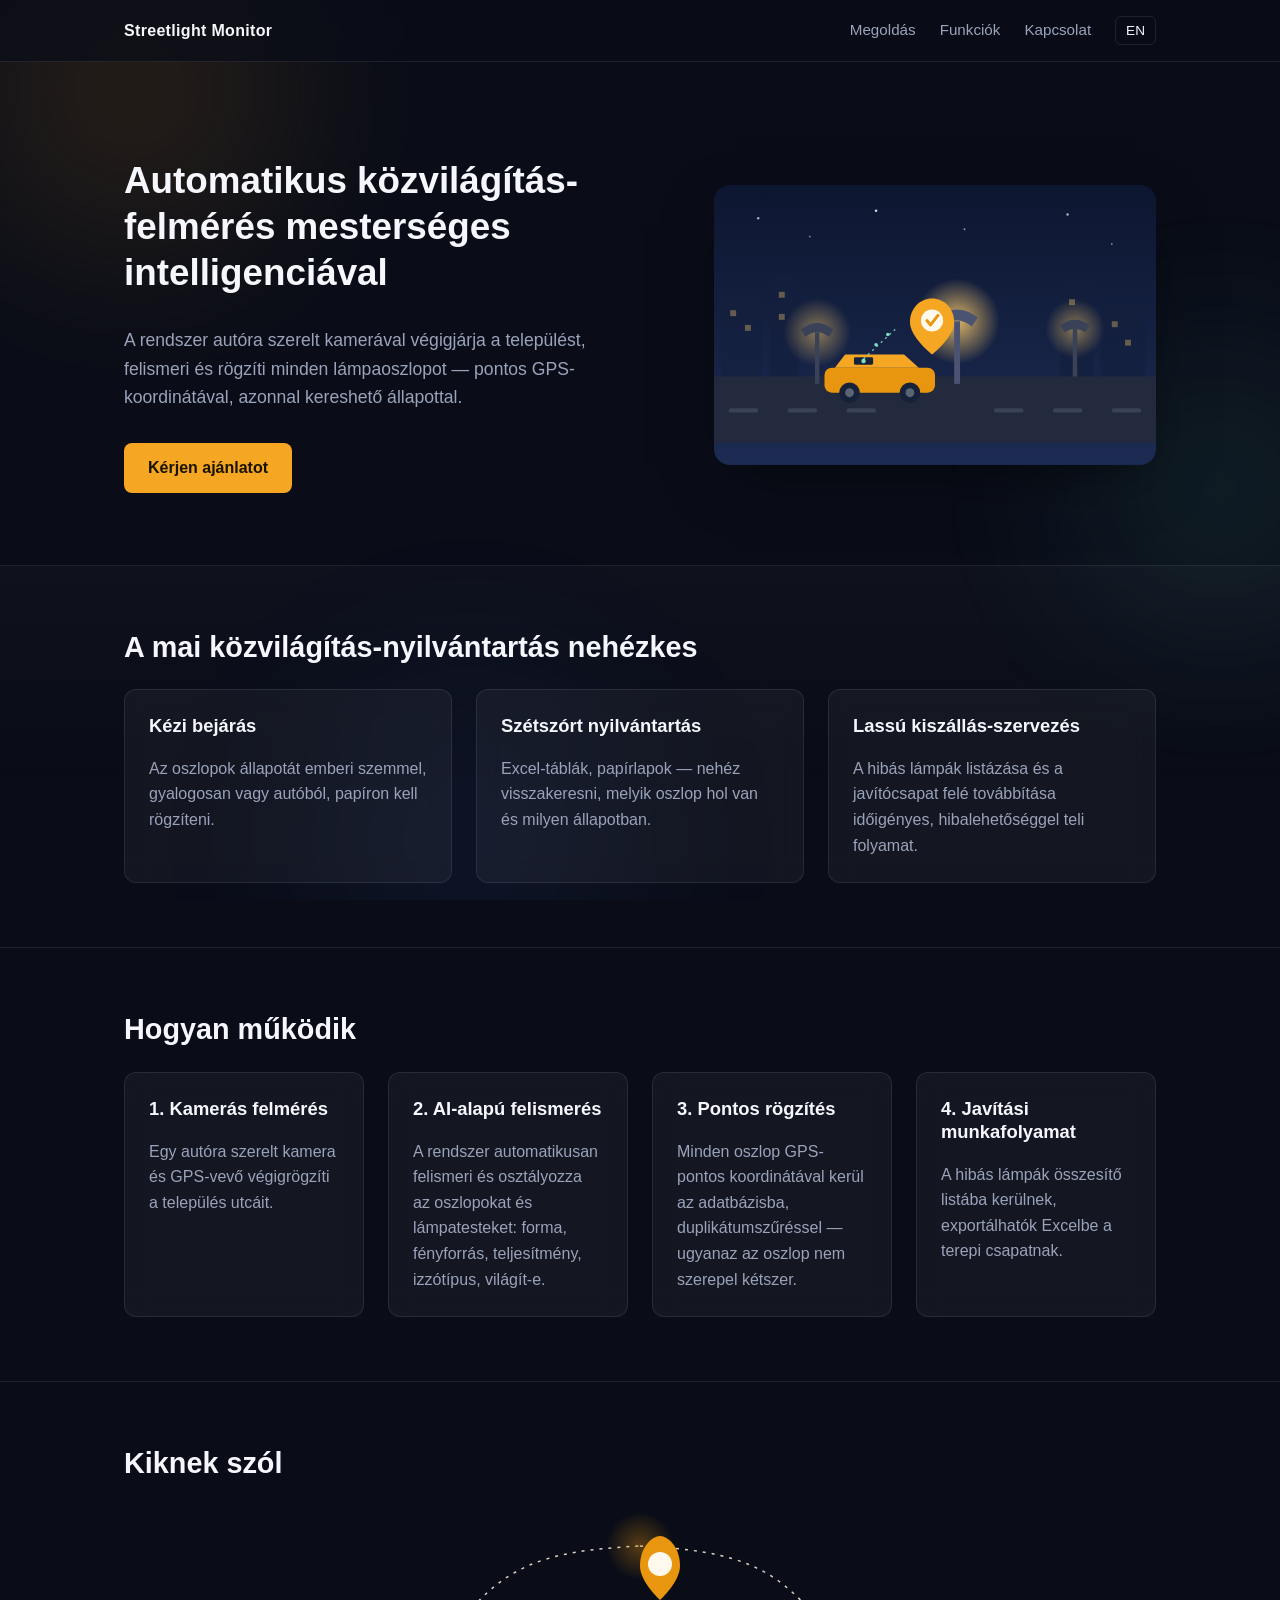
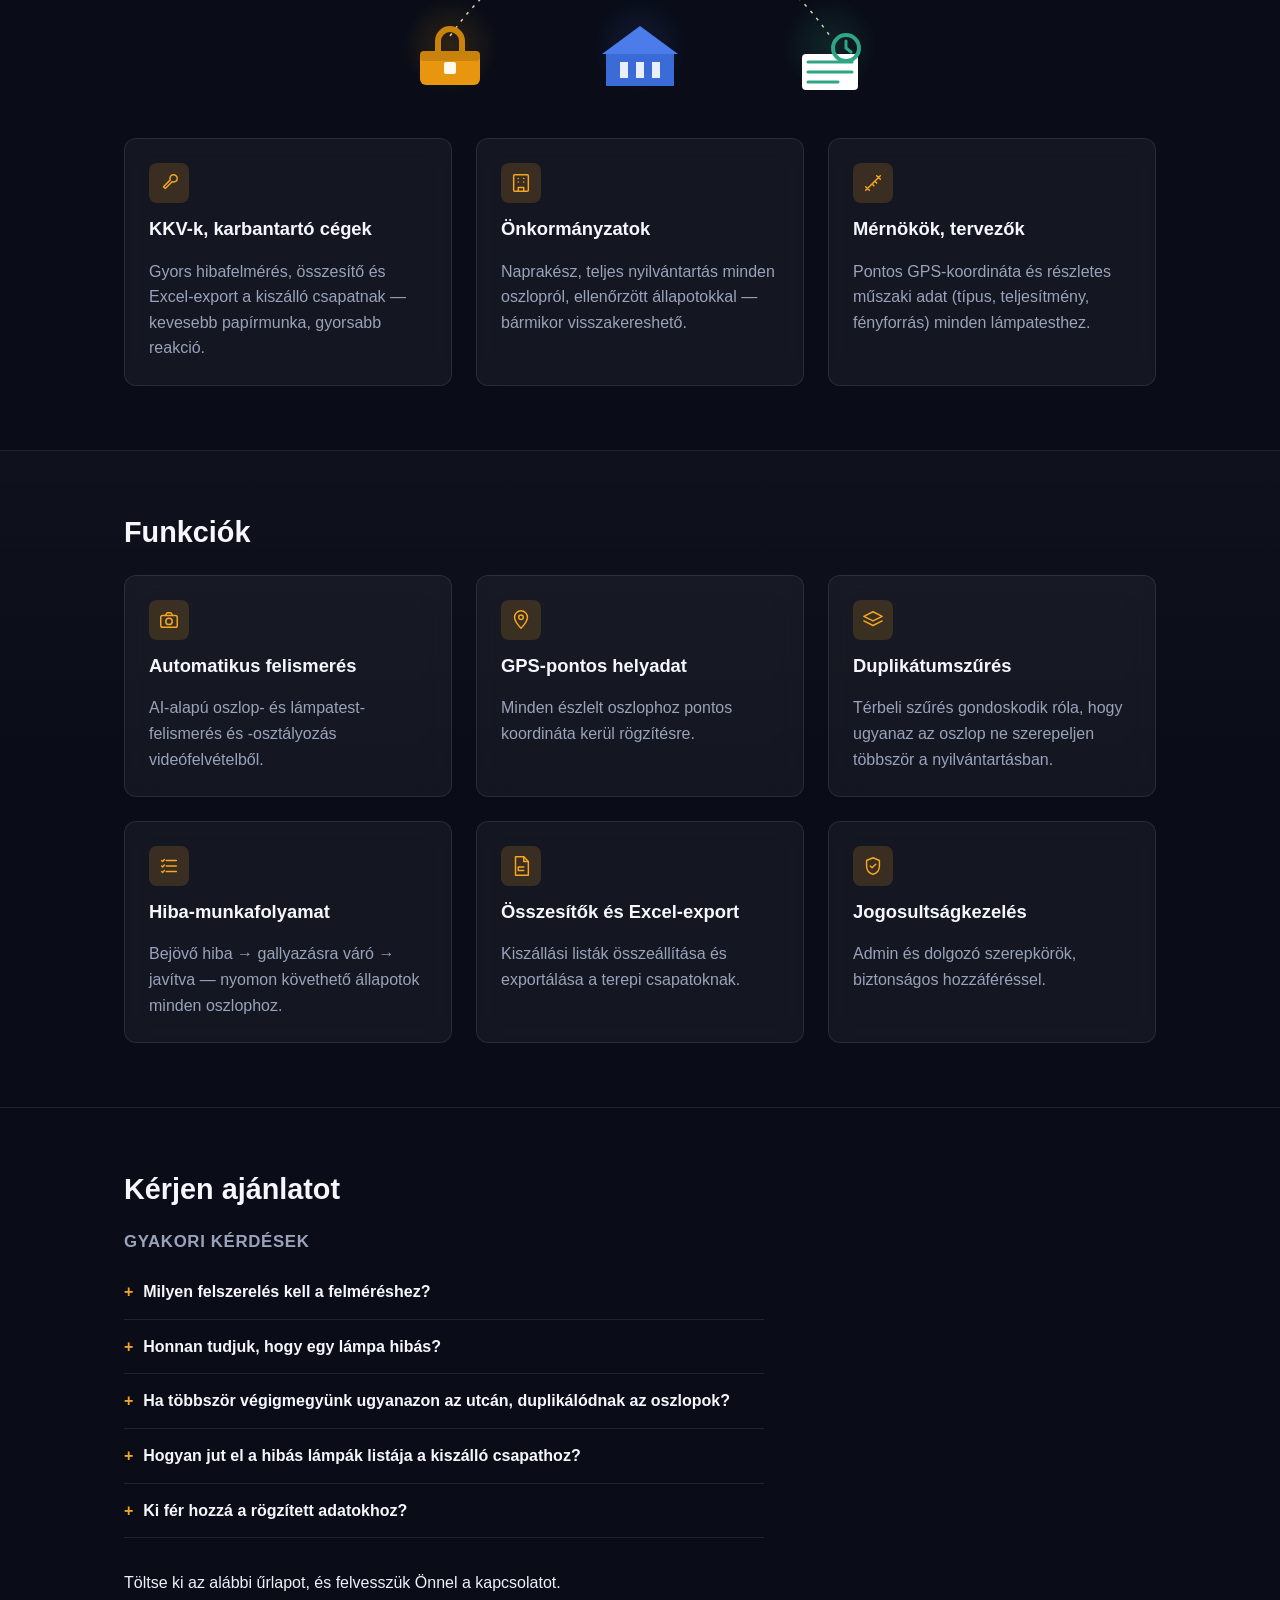
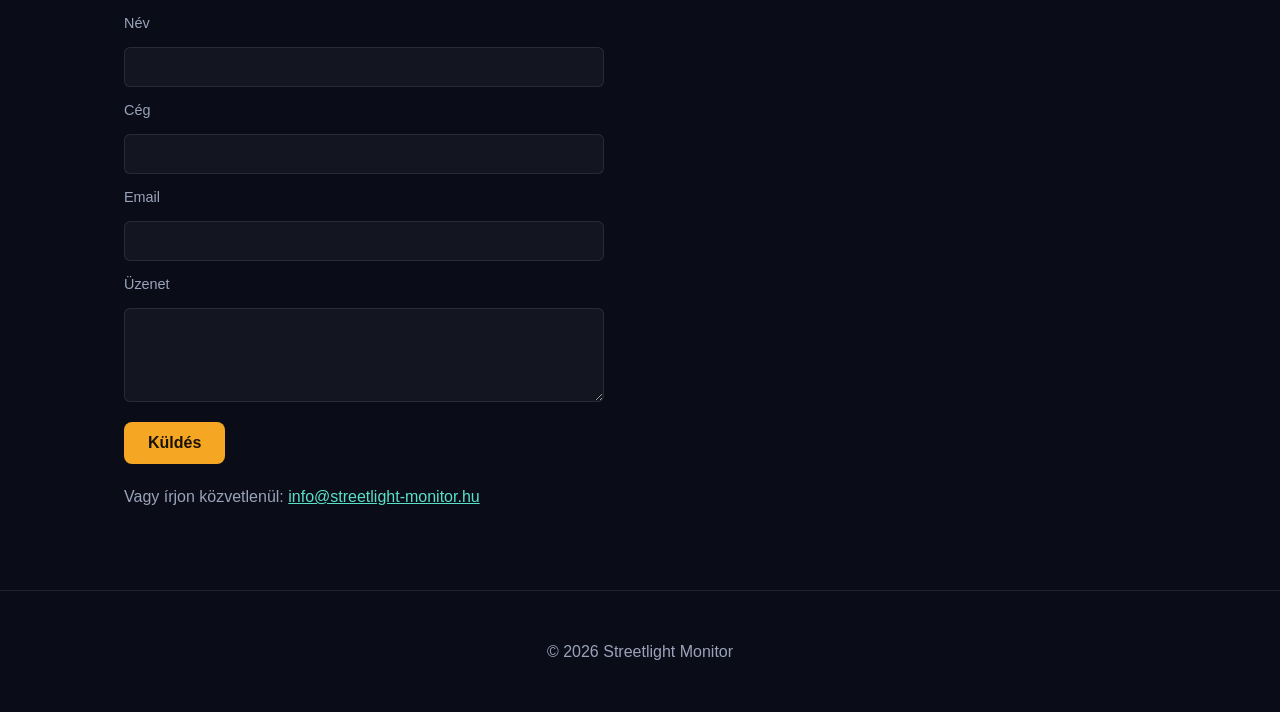
==== commit a183bc3d: "sync: update from streetlight-monitor@3088dd1" ====
--- a/index.html
+++ b/index.html
@@ -8,6 +8,12 @@
   <link rel="stylesheet" href="styles.css">
 </head>
 <body>
+  <div class="bg-decor" aria-hidden="true">
+    <div class="blob blob-amber" data-parallax="0.10"></div>
+    <div class="blob blob-teal" data-parallax="0.16"></div>
+    <div class="blob blob-blue" data-parallax="0.06"></div>
+  </div>
+
   <header class="site-header">
     <div class="container header-inner">
       <span class="logo">Streetlight Monitor</span>
--- a/styles.css
+++ b/styles.css
@@ -1,15 +1,17 @@
 :root {
-  --bg: #faf8f4;
-  --bg-alt: #f2ecdf;
-  --card-bg: #ffffff;
-  --text: #1a2233;
-  --text-muted: #5b6472;
-  --accent: #e8960f;
-  --accent-dark: #c9820c;
-  --accent-soft: rgba(232, 150, 15, 0.12);
-  --navy: #16213a;
-  --border: #e6e0d2;
-  --radius: 10px;
+  --bg: #0a0d18;
+  --card-bg: rgba(255, 255, 255, 0.045);
+  --card-bg-hover: rgba(255, 255, 255, 0.075);
+  --text: #eef1f8;
+  --text-muted: #9aa3ba;
+  --heading: #f5f7fc;
+  --accent: #f5a623;
+  --accent-dark: #ffb84d;
+  --accent-soft: rgba(245, 166, 35, 0.16);
+  --accent2: #59e0c9;
+  --accent2-soft: rgba(89, 224, 201, 0.16);
+  --border: rgba(255, 255, 255, 0.09);
+  --radius: 12px;
   --max-width: 1080px;
 }
 
@@ -21,6 +23,47 @@
   background: var(--bg);
   color: var(--text);
   line-height: 1.6;
+  overflow-x: hidden;
+}
+
+.bg-decor {
+  position: fixed;
+  inset: 0;
+  z-index: -1;
+  overflow: hidden;
+  pointer-events: none;
+}
+
+.blob {
+  position: absolute;
+  border-radius: 50%;
+  filter: blur(90px);
+  opacity: 0.32;
+  will-change: transform;
+}
+
+.blob-amber {
+  width: 460px;
+  height: 460px;
+  top: -140px;
+  left: -100px;
+  background: radial-gradient(circle, rgba(245, 166, 35, 0.6), transparent 70%);
+}
+
+.blob-teal {
+  width: 400px;
+  height: 400px;
+  top: 32%;
+  right: -140px;
+  background: radial-gradient(circle, rgba(89, 224, 201, 0.45), transparent 70%);
+}
+
+.blob-blue {
+  width: 480px;
+  height: 480px;
+  bottom: -180px;
+  left: 18%;
+  background: radial-gradient(circle, rgba(70, 110, 220, 0.4), transparent 70%);
 }
 
 .container {
@@ -29,18 +72,19 @@
   padding: 0 24px;
 }
 
-h1, h2, h3 { line-height: 1.25; margin-top: 0; color: var(--navy); }
+h1, h2, h3 { line-height: 1.25; margin-top: 0; color: var(--heading); }
 h2 { font-size: 1.8rem; margin-bottom: 1.5rem; }
 h3 { font-size: 1.15rem; }
 
-a { color: var(--accent-dark); }
+a { color: var(--accent2); }
 
 .site-header {
   position: sticky;
   top: 0;
-  background: rgba(250, 248, 244, 0.9);
+  background: rgba(10, 13, 24, 0.72);
   border-bottom: 1px solid var(--border);
-  backdrop-filter: blur(6px);
+  backdrop-filter: blur(10px);
+  -webkit-backdrop-filter: blur(10px);
   z-index: 10;
 }
 
@@ -52,7 +96,7 @@
   padding-bottom: 16px;
 }
 
-.logo { font-weight: 700; letter-spacing: 0.02em; color: var(--navy); }
+.logo { font-weight: 700; letter-spacing: 0.02em; color: var(--heading); }
 
 .header-inner nav {
   display: flex;
@@ -66,20 +110,20 @@
   font-size: 0.95rem;
 }
 
-.header-inner nav a:hover { color: var(--navy); }
+.header-inner nav a:hover { color: var(--heading); }
 
 #lang-toggle {
   background: transparent;
   border: 1px solid var(--border);
-  color: var(--navy);
+  color: var(--heading);
   border-radius: 6px;
   padding: 6px 10px;
   cursor: pointer;
   font-size: 0.85rem;
-  transition: border-color 0.15s ease;
-}
-
-#lang-toggle:hover { border-color: var(--accent); }
+  transition: border-color 0.15s ease, background 0.15s ease;
+}
+
+#lang-toggle:hover { border-color: var(--accent); background: var(--accent-soft); }
 
 .btn {
   display: inline-block;
@@ -90,31 +134,25 @@
   cursor: pointer;
   border: none;
   font-size: 1rem;
-  transition: background 0.15s ease, transform 0.15s ease;
+  transition: background 0.15s ease, transform 0.15s ease, box-shadow 0.15s ease;
 }
 
 .btn-primary {
   background: var(--accent);
   color: #1a1300;
-}
-
-.btn-primary:hover { background: var(--accent-dark); transform: translateY(-1px); }
+  box-shadow: 0 0 0 rgba(245, 166, 35, 0);
+}
+
+.btn-primary:hover {
+  background: var(--accent-dark);
+  transform: translateY(-1px);
+  box-shadow: 0 8px 28px -6px rgba(245, 166, 35, 0.55);
+}
 
 .hero {
   padding: 96px 0 72px;
   position: relative;
   overflow: hidden;
-  background-image: radial-gradient(circle, rgba(232, 150, 15, 0.16) 1.5px, transparent 1.5px);
-  background-size: 28px 28px;
-  background-position: center top;
-}
-
-.hero::after {
-  content: "";
-  position: absolute;
-  inset: 0;
-  background: linear-gradient(180deg, transparent 0%, var(--bg) 92%);
-  pointer-events: none;
 }
 
 .hero .container { position: relative; z-index: 1; }
@@ -140,6 +178,7 @@
   height: auto;
   display: block;
   border-radius: 16px;
+  box-shadow: 0 20px 60px -20px rgba(0, 0, 0, 0.6);
 }
 
 .hero h1 {
@@ -165,9 +204,20 @@
 
 .problem, .solution, .audience, .features, .contact {
   padding: 64px 0;
-}
-
-.problem, .features { background: var(--bg-alt); }
+  position: relative;
+}
+
+.problem::before, .features::before {
+  content: "";
+  position: absolute;
+  inset: 0;
+  background: linear-gradient(180deg, rgba(255, 255, 255, 0.025), rgba(255, 255, 255, 0) 60%);
+  pointer-events: none;
+}
+
+.problem, .solution, .audience, .features, .contact {
+  border-top: 1px solid var(--border);
+}
 
 .audience-visual {
   max-width: 600px;
@@ -188,12 +238,16 @@
   border: 1px solid var(--border);
   border-radius: var(--radius);
   padding: 24px;
-  transition: transform 0.2s ease, box-shadow 0.2s ease;
+  backdrop-filter: blur(12px);
+  -webkit-backdrop-filter: blur(12px);
+  transition: transform 0.25s ease, box-shadow 0.25s ease, border-color 0.25s ease, background 0.25s ease;
 }
 
 .card:hover {
   transform: translateY(-4px);
-  box-shadow: 0 12px 24px -12px rgba(26, 34, 51, 0.18);
+  background: var(--card-bg-hover);
+  border-color: rgba(245, 166, 35, 0.35);
+  box-shadow: 0 16px 40px -18px rgba(245, 166, 35, 0.35);
 }
 
 .card p { color: var(--text-muted); margin-bottom: 0; }
@@ -206,7 +260,7 @@
   justify-content: center;
   border-radius: 8px;
   background: var(--accent-soft);
-  color: var(--accent-dark);
+  color: var(--accent);
   margin-bottom: 14px;
 }
 
@@ -234,12 +288,16 @@
   border: 1px solid var(--border);
   border-radius: var(--radius);
   padding: 24px;
-  transition: transform 0.2s ease, box-shadow 0.2s ease;
+  backdrop-filter: blur(12px);
+  -webkit-backdrop-filter: blur(12px);
+  transition: transform 0.25s ease, box-shadow 0.25s ease, border-color 0.25s ease, background 0.25s ease;
 }
 
 .steps li:hover {
   transform: translateY(-4px);
-  box-shadow: 0 12px 24px -12px rgba(26, 34, 51, 0.18);
+  background: var(--card-bg-hover);
+  border-color: rgba(89, 224, 201, 0.35);
+  box-shadow: 0 16px 40px -18px rgba(89, 224, 201, 0.3);
 }
 
 .steps p { color: var(--text-muted); margin-bottom: 0; }
@@ -265,7 +323,7 @@
 .faq-item summary {
   cursor: pointer;
   font-weight: 600;
-  color: var(--navy);
+  color: var(--heading);
   list-style: none;
 }
 
@@ -275,7 +333,7 @@
   content: "+";
   display: inline-block;
   width: 1.2em;
-  color: var(--accent-dark);
+  color: var(--accent);
   font-weight: 700;
 }
 
@@ -300,7 +358,7 @@
   padding: 10px 12px;
   border-radius: 6px;
   border: 1px solid var(--border);
-  background: var(--card-bg);
+  background: rgba(255, 255, 255, 0.04);
   color: var(--text);
   font-family: inherit;
   font-size: 1rem;
@@ -326,18 +384,25 @@
 /* Scroll-reveal */
 .reveal {
   opacity: 0;
-  transform: translateY(16px);
-  transition: opacity 0.5s ease, transform 0.5s ease;
+  transform: translateY(36px) scale(0.97);
+  transition: opacity 0.7s cubic-bezier(0.16, 0.84, 0.44, 1), transform 0.7s cubic-bezier(0.16, 0.84, 0.44, 1);
 }
 
 .reveal.visible {
   opacity: 1;
-  transform: translateY(0);
-}
+  transform: translateY(0) scale(1);
+}
+
+.grid-3 .reveal:nth-child(2) { transition-delay: 0.08s; }
+.grid-3 .reveal:nth-child(3) { transition-delay: 0.16s; }
+.steps .reveal:nth-child(2) { transition-delay: 0.08s; }
+.steps .reveal:nth-child(3) { transition-delay: 0.16s; }
+.steps .reveal:nth-child(4) { transition-delay: 0.24s; }
 
 @media (prefers-reduced-motion: reduce) {
   .reveal { opacity: 1; transform: none; transition: none; }
   .card, .steps li, .btn { transition: none; }
+  .blob { display: none; }
 }
 
 @media (max-width: 640px) {
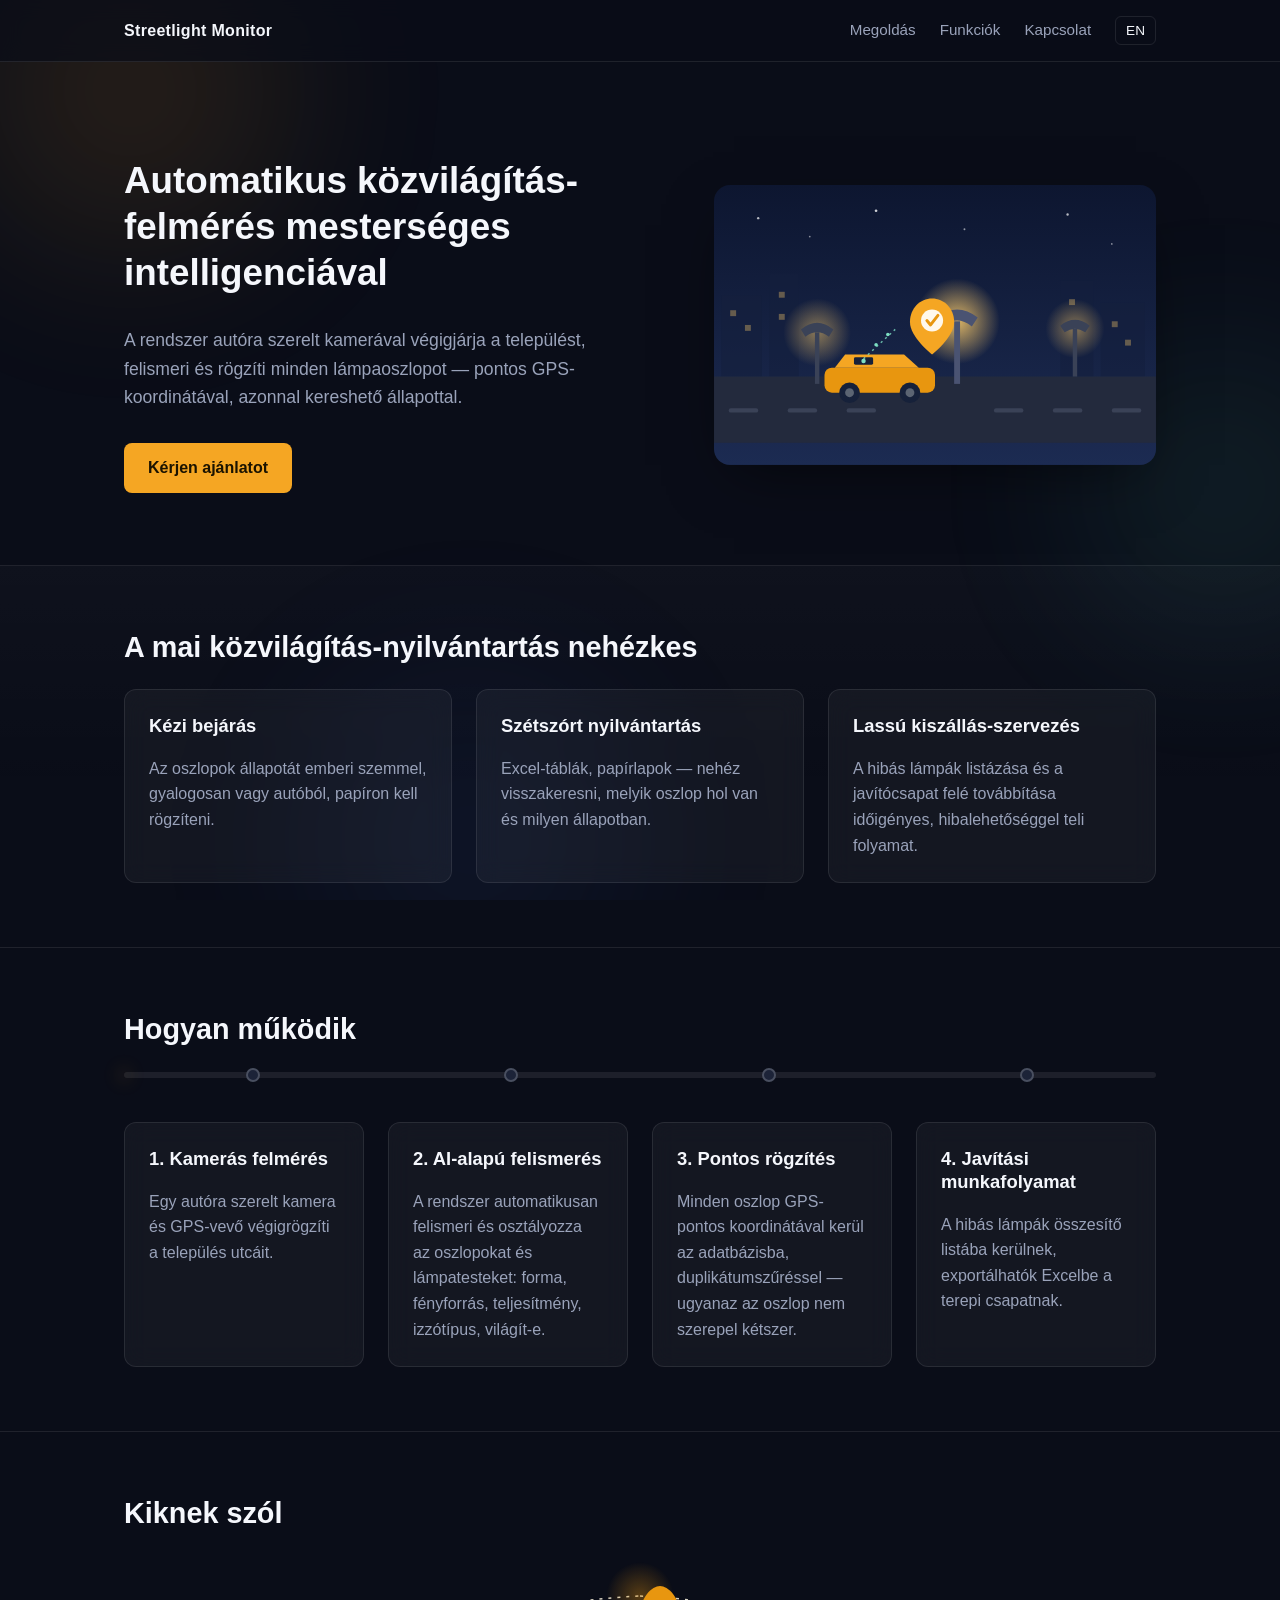
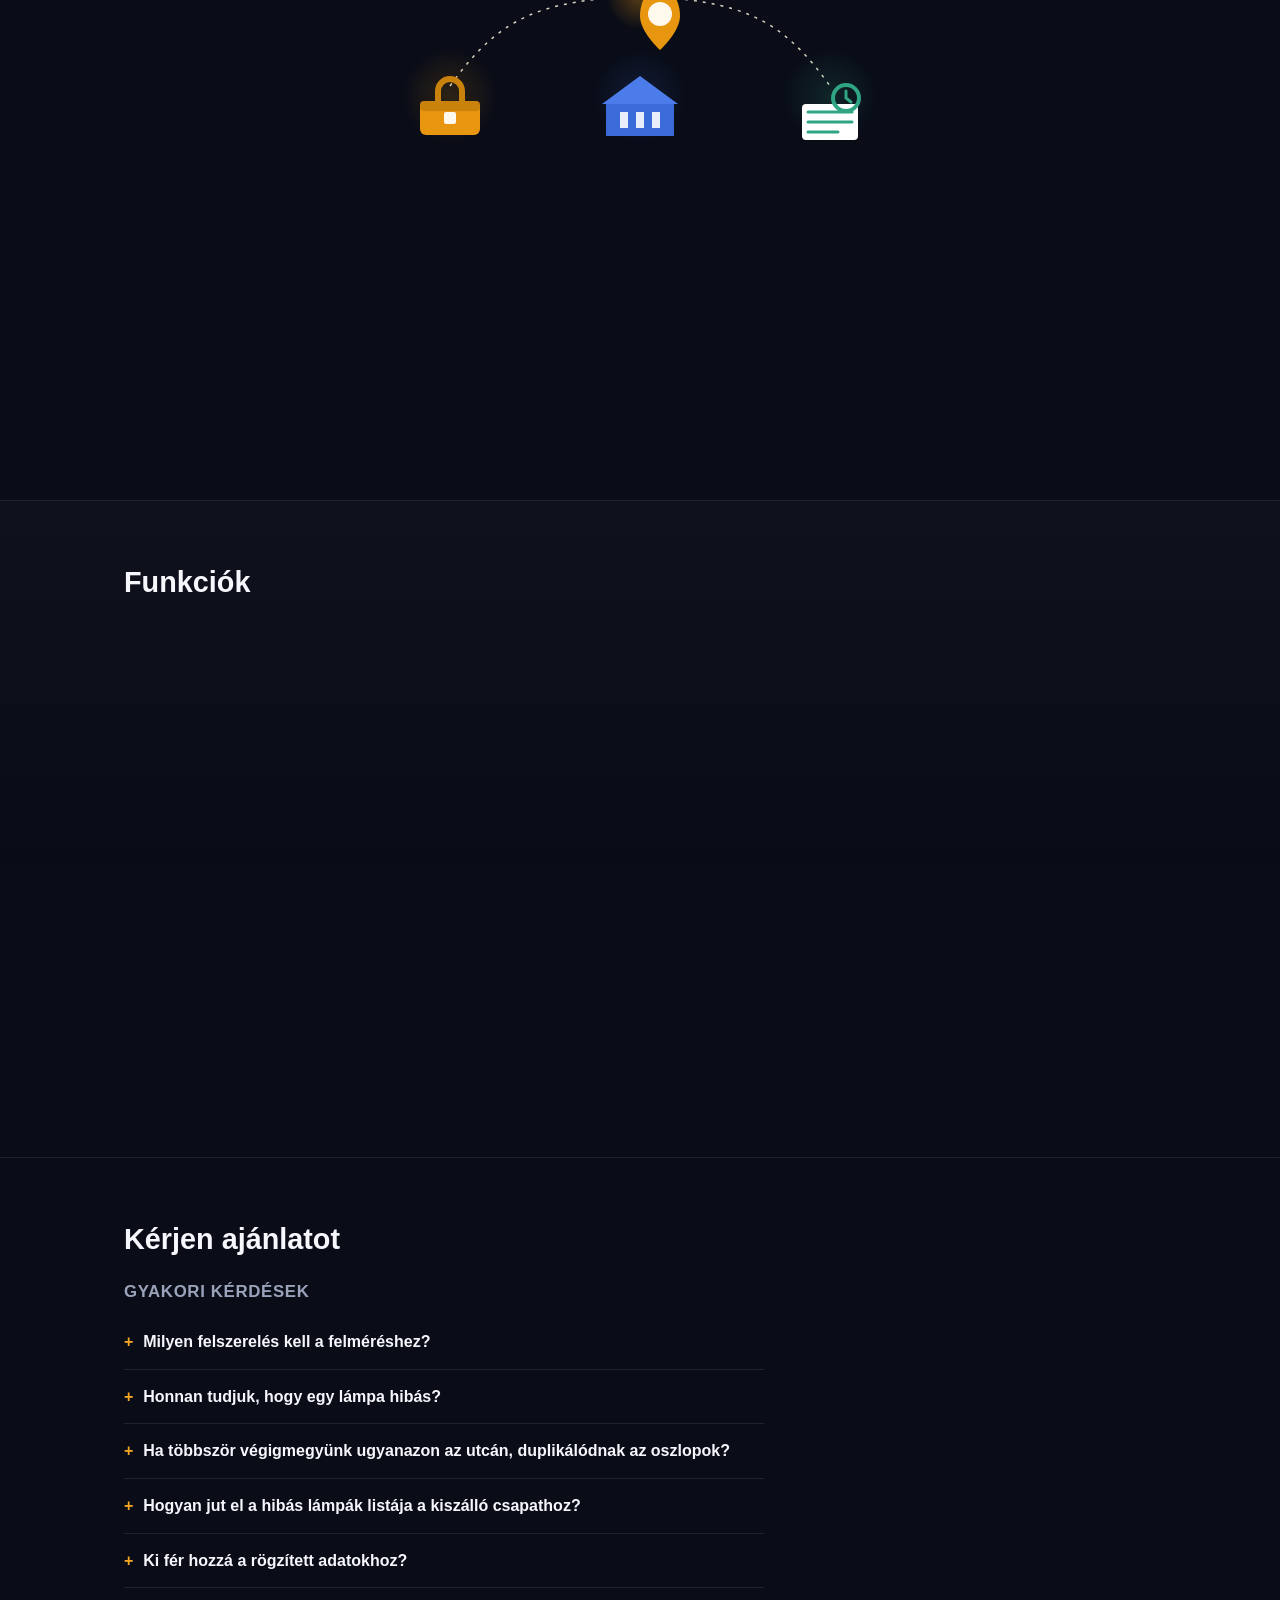
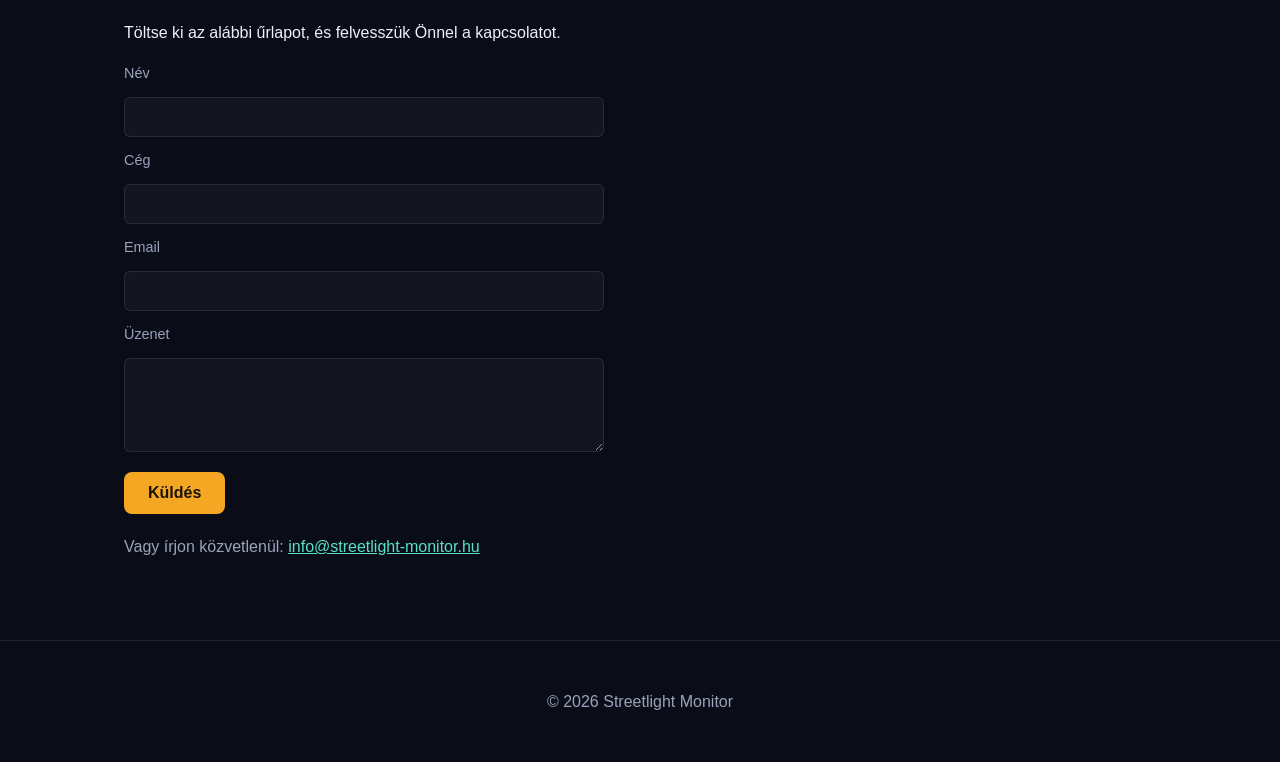
==== commit 7ba6bf7c: "sync: update from streetlight-monitor@2ab1c60" ====
--- a/index.html
+++ b/index.html
@@ -9,9 +9,9 @@
 </head>
 <body>
   <div class="bg-decor" aria-hidden="true">
-    <div class="blob blob-amber" data-parallax="0.10"></div>
-    <div class="blob blob-teal" data-parallax="0.16"></div>
-    <div class="blob blob-blue" data-parallax="0.06"></div>
+    <div class="blob-wrapper" data-parallax="0.10"><div class="blob blob-amber"></div></div>
+    <div class="blob-wrapper" data-parallax="0.16"><div class="blob blob-teal"></div></div>
+    <div class="blob-wrapper" data-parallax="0.06"><div class="blob blob-blue"></div></div>
   </div>
 
   <header class="site-header">
@@ -156,24 +156,34 @@
     <section class="solution" id="megoldas">
       <div class="container">
         <h2 data-i18n="solution.title">Hogyan működik</h2>
-        <ol class="steps">
-          <li class="reveal">
-            <h3 data-i18n="solution.step1.title">1. Kamerás felmérés</h3>
-            <p data-i18n="solution.step1.text">Egy autóra szerelt kamera és GPS-vevő végigrögzíti a település utcáit.</p>
-          </li>
-          <li class="reveal">
-            <h3 data-i18n="solution.step2.title">2. AI-alapú felismerés</h3>
-            <p data-i18n="solution.step2.text">A rendszer automatikusan felismeri és osztályozza az oszlopokat és lámpatesteket: forma, fényforrás, teljesítmény, izzótípus, világít-e.</p>
-          </li>
-          <li class="reveal">
-            <h3 data-i18n="solution.step3.title">3. Pontos rögzítés</h3>
-            <p data-i18n="solution.step3.text">Minden oszlop GPS-pontos koordinátával kerül az adatbázisba, duplikátumszűréssel — ugyanaz az oszlop nem szerepel kétszer.</p>
-          </li>
-          <li class="reveal">
-            <h3 data-i18n="solution.step4.title">4. Javítási munkafolyamat</h3>
-            <p data-i18n="solution.step4.text">A hibás lámpák összesítő listába kerülnek, exportálhatók Excelbe a terepi csapatnak.</p>
-          </li>
-        </ol>
+
+        <div class="roadmap" id="roadmap">
+          <div class="roadmap-track">
+            <div class="roadmap-fill" id="roadmap-fill"></div>
+            <div class="roadmap-node" style="left: 12.5%"></div>
+            <div class="roadmap-node" style="left: 37.5%"></div>
+            <div class="roadmap-node" style="left: 62.5%"></div>
+            <div class="roadmap-node" style="left: 87.5%"></div>
+          </div>
+          <ol class="steps">
+            <li class="reveal">
+              <h3 data-i18n="solution.step1.title">1. Kamerás felmérés</h3>
+              <p data-i18n="solution.step1.text">Egy autóra szerelt kamera és GPS-vevő végigrögzíti a település utcáit.</p>
+            </li>
+            <li class="reveal">
+              <h3 data-i18n="solution.step2.title">2. AI-alapú felismerés</h3>
+              <p data-i18n="solution.step2.text">A rendszer automatikusan felismeri és osztályozza az oszlopokat és lámpatesteket: forma, fényforrás, teljesítmény, izzótípus, világít-e.</p>
+            </li>
+            <li class="reveal">
+              <h3 data-i18n="solution.step3.title">3. Pontos rögzítés</h3>
+              <p data-i18n="solution.step3.text">Minden oszlop GPS-pontos koordinátával kerül az adatbázisba, duplikátumszűréssel — ugyanaz az oszlop nem szerepel kétszer.</p>
+            </li>
+            <li class="reveal">
+              <h3 data-i18n="solution.step4.title">4. Javítási munkafolyamat</h3>
+              <p data-i18n="solution.step4.text">A hibás lámpák összesítő listába kerülnek, exportálhatók Excelbe a terepi csapatnak.</p>
+            </li>
+          </ol>
+        </div>
       </div>
     </section>
 
--- a/styles.css
+++ b/styles.css
@@ -34,6 +34,12 @@
   pointer-events: none;
 }
 
+.blob-wrapper {
+  position: absolute;
+  inset: 0;
+  will-change: transform;
+}
+
 .blob {
   position: absolute;
   border-radius: 50%;
@@ -48,6 +54,7 @@
   top: -140px;
   left: -100px;
   background: radial-gradient(circle, rgba(245, 166, 35, 0.6), transparent 70%);
+  animation: drift-amber 22s ease-in-out infinite;
 }
 
 .blob-teal {
@@ -56,6 +63,7 @@
   top: 32%;
   right: -140px;
   background: radial-gradient(circle, rgba(89, 224, 201, 0.45), transparent 70%);
+  animation: drift-teal 26s ease-in-out infinite;
 }
 
 .blob-blue {
@@ -64,6 +72,22 @@
   bottom: -180px;
   left: 18%;
   background: radial-gradient(circle, rgba(70, 110, 220, 0.4), transparent 70%);
+  animation: drift-blue 30s ease-in-out infinite;
+}
+
+@keyframes drift-amber {
+  0%, 100% { transform: translate(0, 0) scale(1); }
+  50% { transform: translate(40px, 30px) scale(1.08); }
+}
+
+@keyframes drift-teal {
+  0%, 100% { transform: translate(0, 0) scale(1); }
+  50% { transform: translate(-35px, 45px) scale(1.1); }
+}
+
+@keyframes drift-blue {
+  0%, 100% { transform: translate(0, 0) scale(1); }
+  50% { transform: translate(30px, -35px) scale(1.06); }
 }
 
 .container {
@@ -274,6 +298,45 @@
   stroke-linejoin: round;
 }
 
+.roadmap { position: relative; }
+
+.roadmap-track {
+  position: relative;
+  height: 6px;
+  background: rgba(255, 255, 255, 0.08);
+  border-radius: 3px;
+  margin: 0 0 44px;
+}
+
+.roadmap-fill {
+  position: absolute;
+  top: 0;
+  left: 0;
+  height: 100%;
+  width: 0%;
+  border-radius: 3px;
+  background: linear-gradient(90deg, var(--accent), var(--accent2), #4c7bea);
+  box-shadow: 0 0 18px 2px rgba(245, 166, 35, 0.45);
+}
+
+.roadmap-node {
+  position: absolute;
+  top: 50%;
+  width: 14px;
+  height: 14px;
+  border-radius: 50%;
+  background: #1c2338;
+  border: 2px solid rgba(255, 255, 255, 0.2);
+  transform: translate(-50%, -50%);
+  transition: background 0.3s ease, box-shadow 0.3s ease, border-color 0.3s ease;
+}
+
+.roadmap-node.lit {
+  background: var(--accent2);
+  border-color: var(--accent2);
+  box-shadow: 0 0 14px 4px rgba(89, 224, 201, 0.55);
+}
+
 .steps {
   list-style: none;
   padding: 0;
@@ -402,7 +465,8 @@
 @media (prefers-reduced-motion: reduce) {
   .reveal { opacity: 1; transform: none; transition: none; }
   .card, .steps li, .btn { transition: none; }
-  .blob { display: none; }
+  .blob { animation: none; display: none; }
+  .roadmap-node { transition: none; }
 }
 
 @media (max-width: 640px) {
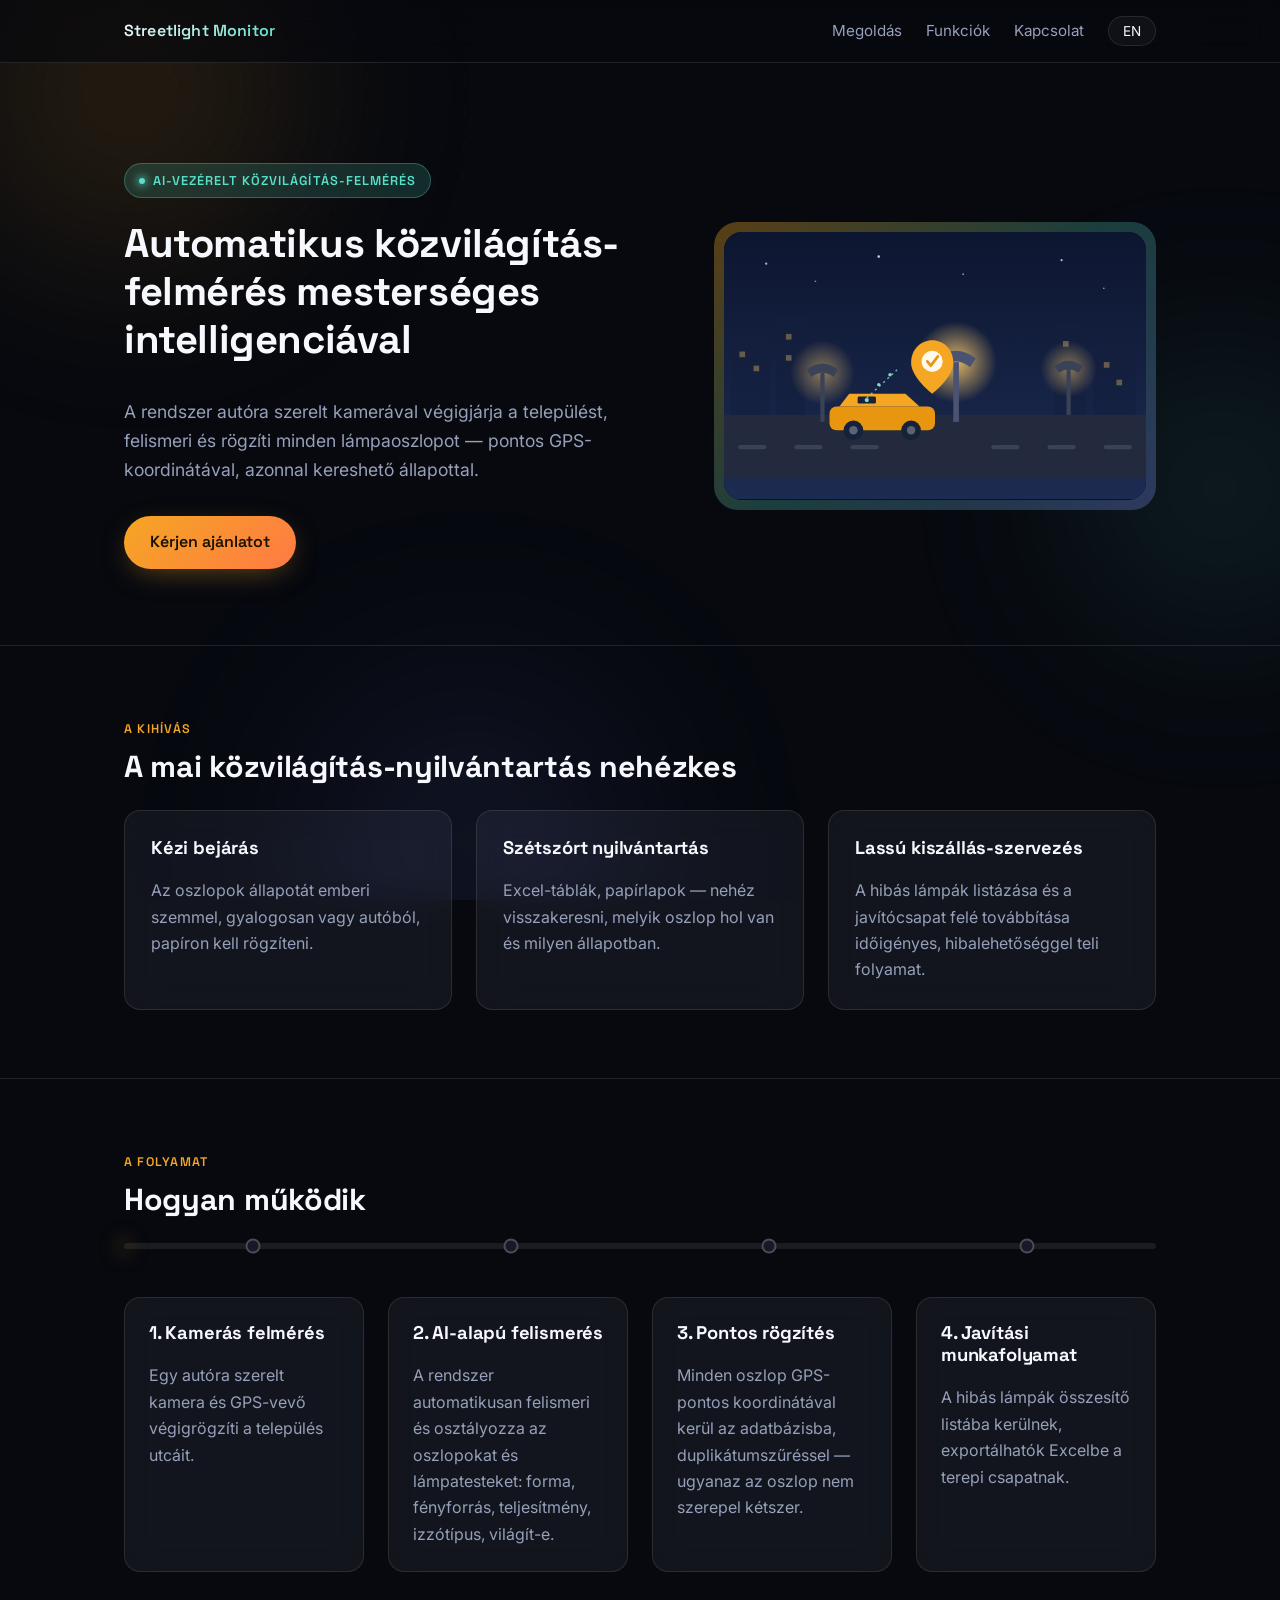
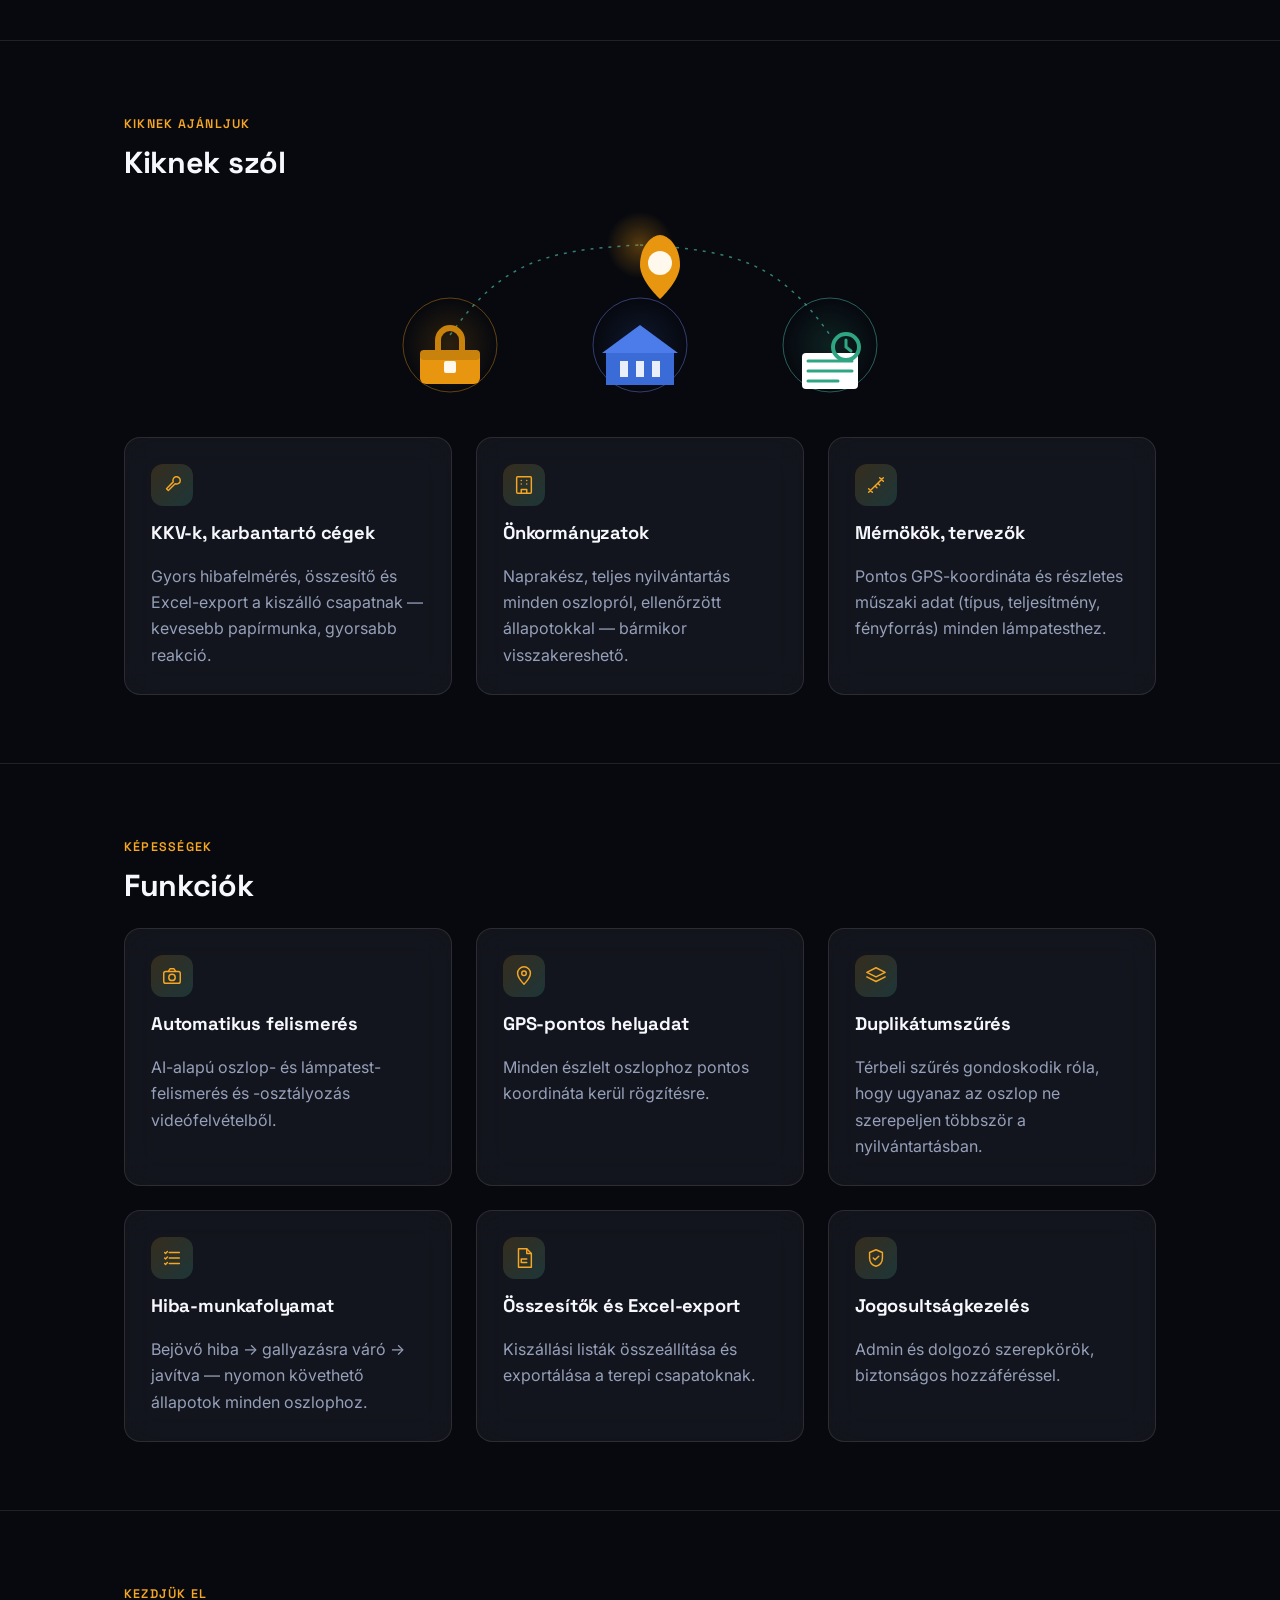
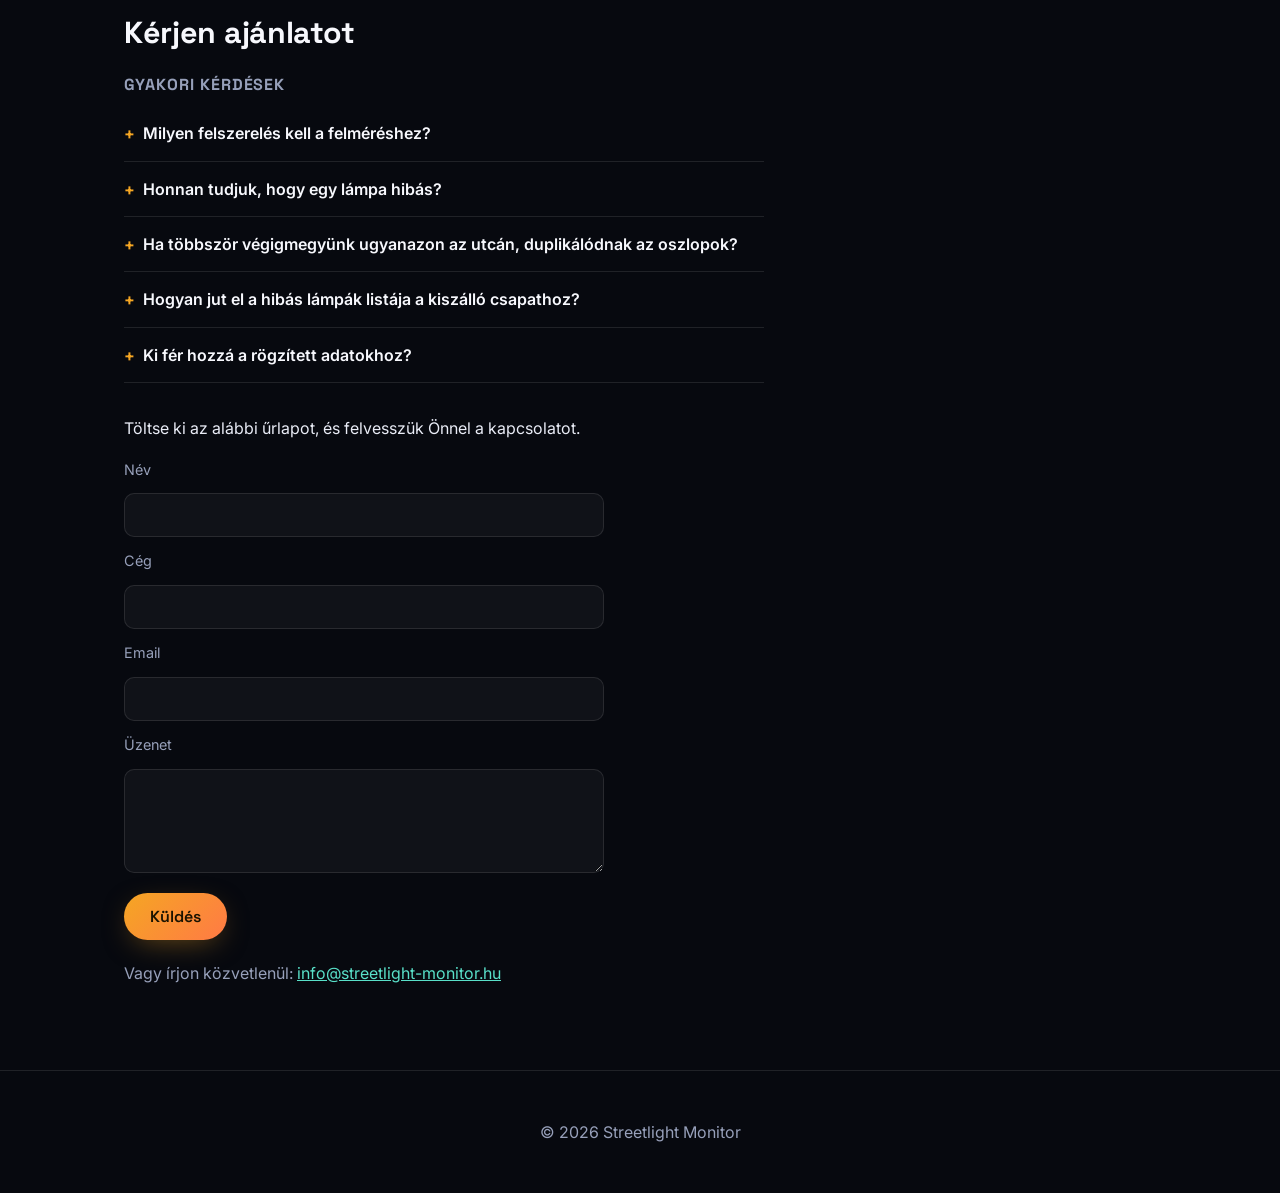
==== commit 1f09e5ad: "sync: update from streetlight-monitor@91cfd7a" ====
--- a/index.html
+++ b/index.html
@@ -5,6 +5,9 @@
   <meta name="viewport" content="width=device-width, initial-scale=1.0">
   <title data-i18n="meta.title">Streetlight Monitor — Automatikus közvilágítás-felmérés</title>
   <meta name="description" content="AI-alapú közvilágítás-felmérő rendszer kkv-knak, önkormányzatoknak és mérnököknek.">
+  <link rel="preconnect" href="https://fonts.googleapis.com">
+  <link rel="preconnect" href="https://fonts.gstatic.com" crossorigin>
+  <link href="https://fonts.googleapis.com/css2?family=Space+Grotesk:wght@500;600;700&family=Inter:wght@400;500;600&display=swap" rel="stylesheet">
   <link rel="stylesheet" href="styles.css">
 </head>
 <body>
@@ -30,11 +33,13 @@
     <section class="hero">
       <div class="container hero-inner">
         <div class="hero-text">
+          <span class="hero-eyebrow"><span class="dot"></span><span data-i18n="hero.eyebrow">AI-vezérelt közvilágítás-felmérés</span></span>
           <h1 data-i18n="hero.title">Automatikus közvilágítás-felmérés mesterséges intelligenciával</h1>
           <p class="lead" data-i18n="hero.subtitle">A rendszer autóra szerelt kamerával végigjárja a települést, felismeri és rögzíti minden lámpaoszlopot — pontos GPS-koordinátával, azonnal kereshető állapottal.</p>
           <a class="btn btn-primary" href="#kapcsolat" data-i18n="hero.cta">Kérjen ajánlatot</a>
         </div>
         <div class="hero-visual" aria-hidden="true">
+          <div class="hero-visual-inner">
           <svg viewBox="0 0 600 380" role="img" aria-hidden="true">
             <defs>
               <linearGradient id="skyGrad" x1="0" y1="0" x2="0" y2="1">
@@ -129,12 +134,14 @@
               <path d="M43 32 L48 38 L58 25" stroke="#e8960f" stroke-width="4" stroke-linecap="round" stroke-linejoin="round" fill="none"/>
             </g>
           </svg>
+          </div>
         </div>
       </div>
     </section>
 
     <section class="problem">
       <div class="container">
+        <span class="section-eyebrow" data-i18n="problem.eyebrow">A kihívás</span>
         <h2 data-i18n="problem.title">A mai közvilágítás-nyilvántartás nehézkes</h2>
         <div class="grid grid-3">
           <div class="card reveal">
@@ -155,6 +162,7 @@
 
     <section class="solution" id="megoldas">
       <div class="container">
+        <span class="section-eyebrow" data-i18n="solution.eyebrow">A folyamat</span>
         <h2 data-i18n="solution.title">Hogyan működik</h2>
 
         <div class="roadmap" id="roadmap">
@@ -189,6 +197,7 @@
 
     <section class="audience">
       <div class="container">
+        <span class="section-eyebrow" data-i18n="audience.eyebrow">Kiknek ajánljuk</span>
         <h2 data-i18n="audience.title">Kiknek szól</h2>
 
         <div class="audience-visual" aria-hidden="true">
@@ -212,8 +221,8 @@
               </radialGradient>
             </defs>
 
-            <path d="M110 130 C160 60 200 45 300 40" fill="none" stroke="#d8d2c2" stroke-width="1.5" stroke-dasharray="3 6"/>
-            <path d="M300 40 C400 45 440 60 490 130" fill="none" stroke="#d8d2c2" stroke-width="1.5" stroke-dasharray="3 6"/>
+            <path d="M110 130 C160 60 200 45 300 40" fill="none" stroke="#59e0c9" stroke-width="1.5" stroke-dasharray="3 6" opacity="0.55"/>
+            <path d="M300 40 C400 45 440 60 490 130" fill="none" stroke="#59e0c9" stroke-width="1.5" stroke-dasharray="3 6" opacity="0.55"/>
 
             <circle cx="300" cy="40" r="34" fill="url(#pinPulse)"/>
             <g transform="translate(280 16)">
@@ -223,6 +232,7 @@
 
             <g transform="translate(60 90)">
               <circle cx="50" cy="50" r="48" fill="url(#badgeAmber)"/>
+              <circle cx="50" cy="50" r="47" fill="none" stroke="#e8960f" stroke-width="1" opacity="0.4"/>
               <rect x="20" y="55" width="60" height="34" rx="6" fill="#e8960f"/>
               <rect x="20" y="55" width="60" height="10" rx="4" fill="#c9820c"/>
               <path d="M38 55 v-10 a12 12 0 0 1 24 0 v10" fill="none" stroke="#c9820c" stroke-width="6"/>
@@ -231,6 +241,7 @@
 
             <g transform="translate(250 88)">
               <circle cx="50" cy="52" r="48" fill="url(#badgeBlue)"/>
+              <circle cx="50" cy="52" r="47" fill="none" stroke="#7c8bff" stroke-width="1" opacity="0.4"/>
               <rect x="16" y="60" width="68" height="32" fill="#3b6bd6"/>
               <path d="M12 60 L50 32 L88 60 Z" fill="#4c7bea"/>
               <rect x="30" y="68" width="8" height="16" fill="#e9eefb"/>
@@ -240,6 +251,7 @@
 
             <g transform="translate(440 90)">
               <circle cx="50" cy="50" r="48" fill="url(#badgeGreen)"/>
+              <circle cx="50" cy="50" r="47" fill="none" stroke="#59e0c9" stroke-width="1" opacity="0.4"/>
               <rect x="22" y="58" width="56" height="36" rx="4" fill="#ffffff"/>
               <path d="M28 66 h44 M28 76 h44 M28 86 h30" stroke="#2fa583" stroke-width="3" stroke-linecap="round"/>
               <circle cx="66" cy="52" r="13" fill="none" stroke="#2fa583" stroke-width="4"/>
@@ -270,6 +282,7 @@
 
     <section class="features" id="funkciok">
       <div class="container">
+        <span class="section-eyebrow" data-i18n="features.eyebrow">Képességek</span>
         <h2 data-i18n="features.title">Funkciók</h2>
         <div class="grid grid-3">
           <div class="card reveal">
@@ -308,6 +321,7 @@
 
     <section class="contact" id="kapcsolat">
       <div class="container">
+        <span class="section-eyebrow" data-i18n="contact.eyebrow">Kezdjük el</span>
         <h2 data-i18n="contact.title">Kérjen ajánlatot</h2>
 
         <div class="faq">
--- a/styles.css
+++ b/styles.css
@@ -1,29 +1,46 @@
 :root {
-  --bg: #0a0d18;
-  --card-bg: rgba(255, 255, 255, 0.045);
-  --card-bg-hover: rgba(255, 255, 255, 0.075);
-  --text: #eef1f8;
-  --text-muted: #9aa3ba;
-  --heading: #f5f7fc;
+  --bg: #07090f;
+  --bg-elevated: rgba(255, 255, 255, 0.05);
+  --card-bg: rgba(255, 255, 255, 0.05);
+  --card-bg-hover: rgba(255, 255, 255, 0.085);
+  --text: #e9ecf6;
+  --text-muted: #97a0ba;
+  --heading: #f7f8fd;
   --accent: #f5a623;
   --accent-dark: #ffb84d;
   --accent-soft: rgba(245, 166, 35, 0.16);
   --accent2: #59e0c9;
   --accent2-soft: rgba(89, 224, 201, 0.16);
-  --border: rgba(255, 255, 255, 0.09);
-  --radius: 12px;
+  --accent3: #7c8bff;
+  --border: rgba(255, 255, 255, 0.1);
+  --border-strong: rgba(255, 255, 255, 0.18);
+  --radius: 16px;
   --max-width: 1080px;
+  --font-heading: "Space Grotesk", "Segoe UI", sans-serif;
+  --font-body: "Inter", -apple-system, "Segoe UI", Roboto, Helvetica, Arial, sans-serif;
 }
 
 * { box-sizing: border-box; }
 
 body {
   margin: 0;
-  font-family: -apple-system, "Segoe UI", Roboto, Helvetica, Arial, sans-serif;
+  font-family: var(--font-body);
   background: var(--bg);
   color: var(--text);
-  line-height: 1.6;
+  line-height: 1.65;
   overflow-x: hidden;
+  position: relative;
+}
+
+body::before {
+  content: "";
+  position: fixed;
+  inset: 0;
+  z-index: -2;
+  background-image: radial-gradient(rgba(255, 255, 255, 0.05) 1px, transparent 1px);
+  background-size: 32px 32px;
+  mask-image: radial-gradient(ellipse 80% 60% at 50% 0%, #000 40%, transparent 90%);
+  pointer-events: none;
 }
 
 .bg-decor {
@@ -43,8 +60,8 @@
 .blob {
   position: absolute;
   border-radius: 50%;
-  filter: blur(90px);
-  opacity: 0.32;
+  filter: blur(100px);
+  opacity: 0.35;
   will-change: transform;
 }
 
@@ -53,7 +70,7 @@
   height: 460px;
   top: -140px;
   left: -100px;
-  background: radial-gradient(circle, rgba(245, 166, 35, 0.6), transparent 70%);
+  background: radial-gradient(circle, rgba(245, 166, 35, 0.65), transparent 70%);
   animation: drift-amber 22s ease-in-out infinite;
 }
 
@@ -62,7 +79,7 @@
   height: 400px;
   top: 32%;
   right: -140px;
-  background: radial-gradient(circle, rgba(89, 224, 201, 0.45), transparent 70%);
+  background: radial-gradient(circle, rgba(89, 224, 201, 0.5), transparent 70%);
   animation: drift-teal 26s ease-in-out infinite;
 }
 
@@ -71,7 +88,7 @@
   height: 480px;
   bottom: -180px;
   left: 18%;
-  background: radial-gradient(circle, rgba(70, 110, 220, 0.4), transparent 70%);
+  background: radial-gradient(circle, rgba(124, 139, 255, 0.42), transparent 70%);
   animation: drift-blue 30s ease-in-out infinite;
 }
 
@@ -96,8 +113,14 @@
   padding: 0 24px;
 }
 
-h1, h2, h3 { line-height: 1.25; margin-top: 0; color: var(--heading); }
-h2 { font-size: 1.8rem; margin-bottom: 1.5rem; }
+h1, h2, h3 {
+  font-family: var(--font-heading);
+  line-height: 1.2;
+  margin-top: 0;
+  color: var(--heading);
+  letter-spacing: -0.01em;
+}
+h2 { font-size: 1.9rem; margin-bottom: 1.5rem; }
 h3 { font-size: 1.15rem; }
 
 a { color: var(--accent2); }
@@ -105,10 +128,10 @@
 .site-header {
   position: sticky;
   top: 0;
-  background: rgba(10, 13, 24, 0.72);
+  background: rgba(7, 9, 15, 0.65);
   border-bottom: 1px solid var(--border);
-  backdrop-filter: blur(10px);
-  -webkit-backdrop-filter: blur(10px);
+  backdrop-filter: blur(14px) saturate(140%);
+  -webkit-backdrop-filter: blur(14px) saturate(140%);
   z-index: 10;
 }
 
@@ -120,7 +143,16 @@
   padding-bottom: 16px;
 }
 
-.logo { font-weight: 700; letter-spacing: 0.02em; color: var(--heading); }
+.logo {
+  font-family: var(--font-heading);
+  font-weight: 600;
+  letter-spacing: 0.01em;
+  color: var(--heading);
+  background: linear-gradient(135deg, var(--heading), var(--accent2));
+  -webkit-background-clip: text;
+  background-clip: text;
+  -webkit-text-fill-color: transparent;
+}
 
 .header-inner nav {
   display: flex;
@@ -132,18 +164,20 @@
   color: var(--text-muted);
   text-decoration: none;
   font-size: 0.95rem;
+  transition: color 0.15s ease;
 }
 
 .header-inner nav a:hover { color: var(--heading); }
 
 #lang-toggle {
-  background: transparent;
+  background: rgba(255, 255, 255, 0.04);
   border: 1px solid var(--border);
   color: var(--heading);
-  border-radius: 6px;
-  padding: 6px 10px;
+  border-radius: 20px;
+  padding: 6px 14px;
   cursor: pointer;
   font-size: 0.85rem;
+  font-family: var(--font-body);
   transition: border-color 0.15s ease, background 0.15s ease;
 }
 
@@ -151,30 +185,31 @@
 
 .btn {
   display: inline-block;
-  padding: 12px 24px;
-  border-radius: 8px;
+  padding: 13px 26px;
+  border-radius: 999px;
   text-decoration: none;
   font-weight: 600;
+  font-family: var(--font-heading);
   cursor: pointer;
   border: none;
   font-size: 1rem;
-  transition: background 0.15s ease, transform 0.15s ease, box-shadow 0.15s ease;
+  transition: transform 0.2s ease, box-shadow 0.2s ease, filter 0.2s ease;
 }
 
 .btn-primary {
-  background: var(--accent);
+  background: linear-gradient(135deg, var(--accent) 0%, #ff7a45 100%);
   color: #1a1300;
-  box-shadow: 0 0 0 rgba(245, 166, 35, 0);
+  box-shadow: 0 8px 30px -10px rgba(245, 166, 35, 0.5);
 }
 
 .btn-primary:hover {
-  background: var(--accent-dark);
-  transform: translateY(-1px);
-  box-shadow: 0 8px 28px -6px rgba(245, 166, 35, 0.55);
+  transform: translateY(-2px);
+  filter: brightness(1.06);
+  box-shadow: 0 12px 40px -8px rgba(245, 166, 35, 0.65);
 }
 
 .hero {
-  padding: 96px 0 72px;
+  padding: 100px 0 76px;
   position: relative;
   overflow: hidden;
 }
@@ -192,21 +227,54 @@
   text-align: left;
 }
 
+.hero-eyebrow {
+  display: inline-flex;
+  align-items: center;
+  gap: 8px;
+  font-family: var(--font-heading);
+  font-size: 0.8rem;
+  font-weight: 600;
+  letter-spacing: 0.08em;
+  text-transform: uppercase;
+  color: var(--accent2);
+  background: var(--accent2-soft);
+  border: 1px solid rgba(89, 224, 201, 0.3);
+  border-radius: 999px;
+  padding: 6px 14px;
+  margin-bottom: 22px;
+}
+
+.hero-eyebrow .dot {
+  width: 6px;
+  height: 6px;
+  border-radius: 50%;
+  background: var(--accent2);
+  box-shadow: 0 0 8px 2px rgba(89, 224, 201, 0.7);
+}
+
 .hero-visual {
   flex: 1 1 320px;
   max-width: 480px;
+  position: relative;
+  padding: 10px;
+  border-radius: 24px;
+  background: linear-gradient(140deg, rgba(245, 166, 35, 0.35), rgba(89, 224, 201, 0.25), rgba(124, 139, 255, 0.3));
+}
+
+.hero-visual-inner {
+  border-radius: 18px;
+  overflow: hidden;
+  background: var(--bg);
 }
 
 .hero-visual svg {
   width: 100%;
   height: auto;
   display: block;
-  border-radius: 16px;
-  box-shadow: 0 20px 60px -20px rgba(0, 0, 0, 0.6);
 }
 
 .hero h1 {
-  font-size: 2.3rem;
+  font-size: 2.5rem;
 }
 
 .hero .lead {
@@ -227,20 +295,20 @@
 }
 
 .problem, .solution, .audience, .features, .contact {
-  padding: 64px 0;
-  position: relative;
-}
-
-.problem::before, .features::before {
-  content: "";
-  position: absolute;
-  inset: 0;
-  background: linear-gradient(180deg, rgba(255, 255, 255, 0.025), rgba(255, 255, 255, 0) 60%);
-  pointer-events: none;
-}
-
-.problem, .solution, .audience, .features, .contact {
+  padding: 68px 0;
+  position: relative;
   border-top: 1px solid var(--border);
+}
+
+.section-eyebrow {
+  display: inline-block;
+  font-family: var(--font-heading);
+  font-size: 0.78rem;
+  font-weight: 600;
+  letter-spacing: 0.1em;
+  text-transform: uppercase;
+  color: var(--accent);
+  margin-bottom: 10px;
 }
 
 .audience-visual {
@@ -258,34 +326,53 @@
 .grid-3 { grid-template-columns: repeat(3, 1fr); }
 
 .card {
+  position: relative;
   background: var(--card-bg);
   border: 1px solid var(--border);
   border-radius: var(--radius);
-  padding: 24px;
-  backdrop-filter: blur(12px);
-  -webkit-backdrop-filter: blur(12px);
+  padding: 26px;
+  backdrop-filter: blur(16px) saturate(140%);
+  -webkit-backdrop-filter: blur(16px) saturate(140%);
   transition: transform 0.25s ease, box-shadow 0.25s ease, border-color 0.25s ease, background 0.25s ease;
 }
 
+.card::after {
+  content: "";
+  position: absolute;
+  inset: 0;
+  border-radius: inherit;
+  padding: 1px;
+  background: linear-gradient(135deg, rgba(245, 166, 35, 0), rgba(89, 224, 201, 0));
+  -webkit-mask: linear-gradient(#fff 0 0) content-box, linear-gradient(#fff 0 0);
+  -webkit-mask-composite: xor;
+  mask-composite: exclude;
+  pointer-events: none;
+  transition: background 0.25s ease;
+}
+
 .card:hover {
-  transform: translateY(-4px);
+  transform: translateY(-5px);
   background: var(--card-bg-hover);
-  border-color: rgba(245, 166, 35, 0.35);
-  box-shadow: 0 16px 40px -18px rgba(245, 166, 35, 0.35);
+  border-color: transparent;
+  box-shadow: 0 20px 50px -20px rgba(245, 166, 35, 0.4);
+}
+
+.card:hover::after {
+  background: linear-gradient(135deg, rgba(245, 166, 35, 0.6), rgba(89, 224, 201, 0.5), rgba(124, 139, 255, 0.5));
 }
 
 .card p { color: var(--text-muted); margin-bottom: 0; }
 
 .card-icon {
-  width: 40px;
-  height: 40px;
+  width: 42px;
+  height: 42px;
   display: flex;
   align-items: center;
   justify-content: center;
-  border-radius: 8px;
-  background: var(--accent-soft);
+  border-radius: 12px;
+  background: linear-gradient(135deg, var(--accent-soft), var(--accent2-soft));
   color: var(--accent);
-  margin-bottom: 14px;
+  margin-bottom: 16px;
 }
 
 .card-icon svg {
@@ -305,7 +392,7 @@
   height: 6px;
   background: rgba(255, 255, 255, 0.08);
   border-radius: 3px;
-  margin: 0 0 44px;
+  margin: 0 0 48px;
 }
 
 .roadmap-fill {
@@ -315,18 +402,18 @@
   height: 100%;
   width: 0%;
   border-radius: 3px;
-  background: linear-gradient(90deg, var(--accent), var(--accent2), #4c7bea);
-  box-shadow: 0 0 18px 2px rgba(245, 166, 35, 0.45);
+  background: linear-gradient(90deg, var(--accent), var(--accent2), var(--accent3));
+  box-shadow: 0 0 20px 3px rgba(245, 166, 35, 0.5);
 }
 
 .roadmap-node {
   position: absolute;
   top: 50%;
-  width: 14px;
-  height: 14px;
+  width: 15px;
+  height: 15px;
   border-radius: 50%;
-  background: #1c2338;
-  border: 2px solid rgba(255, 255, 255, 0.2);
+  background: #161a26;
+  border: 2px solid rgba(255, 255, 255, 0.22);
   transform: translate(-50%, -50%);
   transition: background 0.3s ease, box-shadow 0.3s ease, border-color 0.3s ease;
 }
@@ -334,7 +421,7 @@
 .roadmap-node.lit {
   background: var(--accent2);
   border-color: var(--accent2);
-  box-shadow: 0 0 14px 4px rgba(89, 224, 201, 0.55);
+  box-shadow: 0 0 16px 5px rgba(89, 224, 201, 0.6);
 }
 
 .steps {
@@ -347,20 +434,21 @@
 }
 
 .steps li {
+  position: relative;
   background: var(--card-bg);
   border: 1px solid var(--border);
   border-radius: var(--radius);
   padding: 24px;
-  backdrop-filter: blur(12px);
-  -webkit-backdrop-filter: blur(12px);
+  backdrop-filter: blur(16px) saturate(140%);
+  -webkit-backdrop-filter: blur(16px) saturate(140%);
   transition: transform 0.25s ease, box-shadow 0.25s ease, border-color 0.25s ease, background 0.25s ease;
 }
 
 .steps li:hover {
-  transform: translateY(-4px);
+  transform: translateY(-5px);
   background: var(--card-bg-hover);
-  border-color: rgba(89, 224, 201, 0.35);
-  box-shadow: 0 16px 40px -18px rgba(89, 224, 201, 0.3);
+  border-color: rgba(89, 224, 201, 0.4);
+  box-shadow: 0 20px 50px -20px rgba(89, 224, 201, 0.35);
 }
 
 .steps p { color: var(--text-muted); margin-bottom: 0; }
@@ -371,10 +459,11 @@
 }
 
 .faq h3 {
-  font-size: 1.05rem;
+  font-family: var(--font-heading);
+  font-size: 1rem;
   color: var(--text-muted);
   text-transform: uppercase;
-  letter-spacing: 0.04em;
+  letter-spacing: 0.06em;
   margin-bottom: 12px;
 }
 
@@ -418,12 +507,12 @@
 .contact input,
 .contact textarea {
   width: 100%;
-  padding: 10px 12px;
-  border-radius: 6px;
+  padding: 11px 14px;
+  border-radius: 10px;
   border: 1px solid var(--border);
   background: rgba(255, 255, 255, 0.04);
   color: var(--text);
-  font-family: inherit;
+  font-family: var(--font-body);
   font-size: 1rem;
 }
 
@@ -473,7 +562,7 @@
   .header-inner nav { gap: 12px; }
   .header-inner nav a { display: none; }
   .hero { padding: 64px 0 48px; }
-  .hero h1 { font-size: 1.8rem; }
+  .hero h1 { font-size: 1.9rem; }
   .grid-3 { grid-template-columns: 1fr; }
   .steps { grid-template-columns: 1fr; }
 }
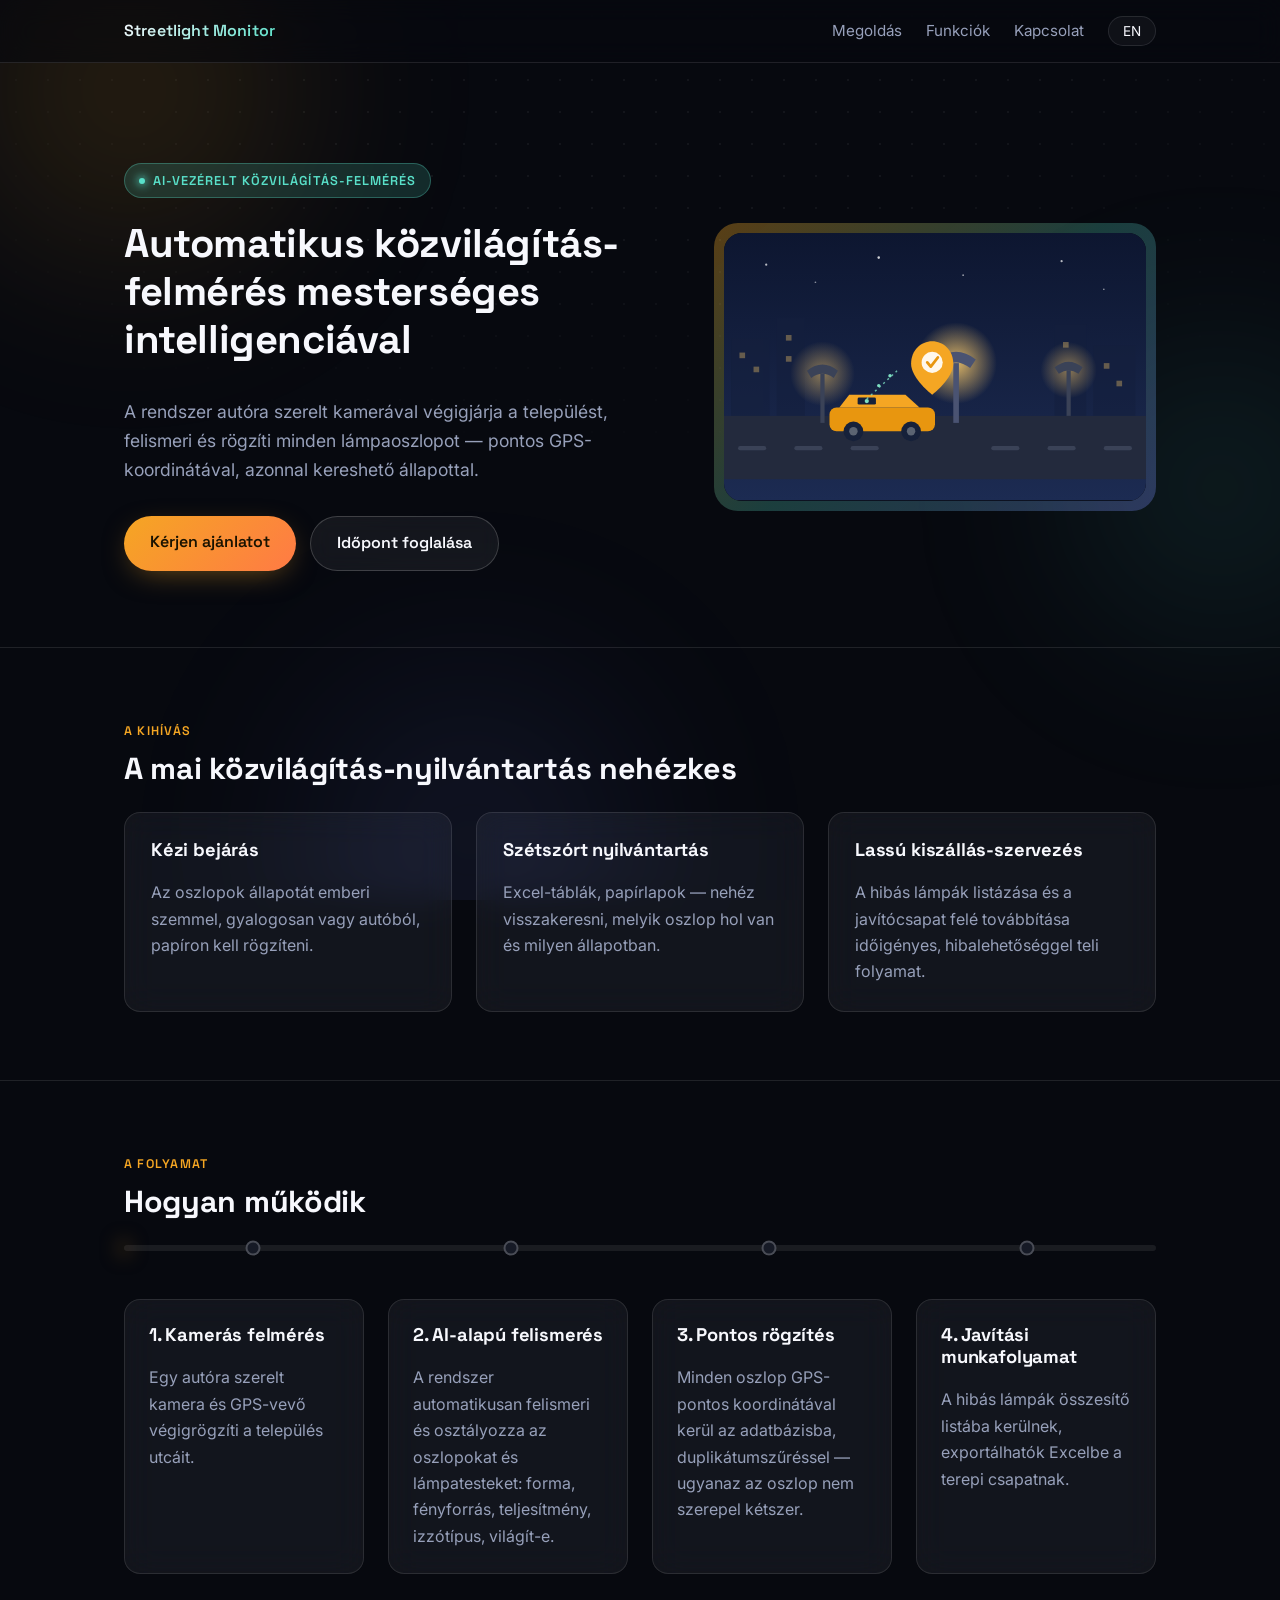
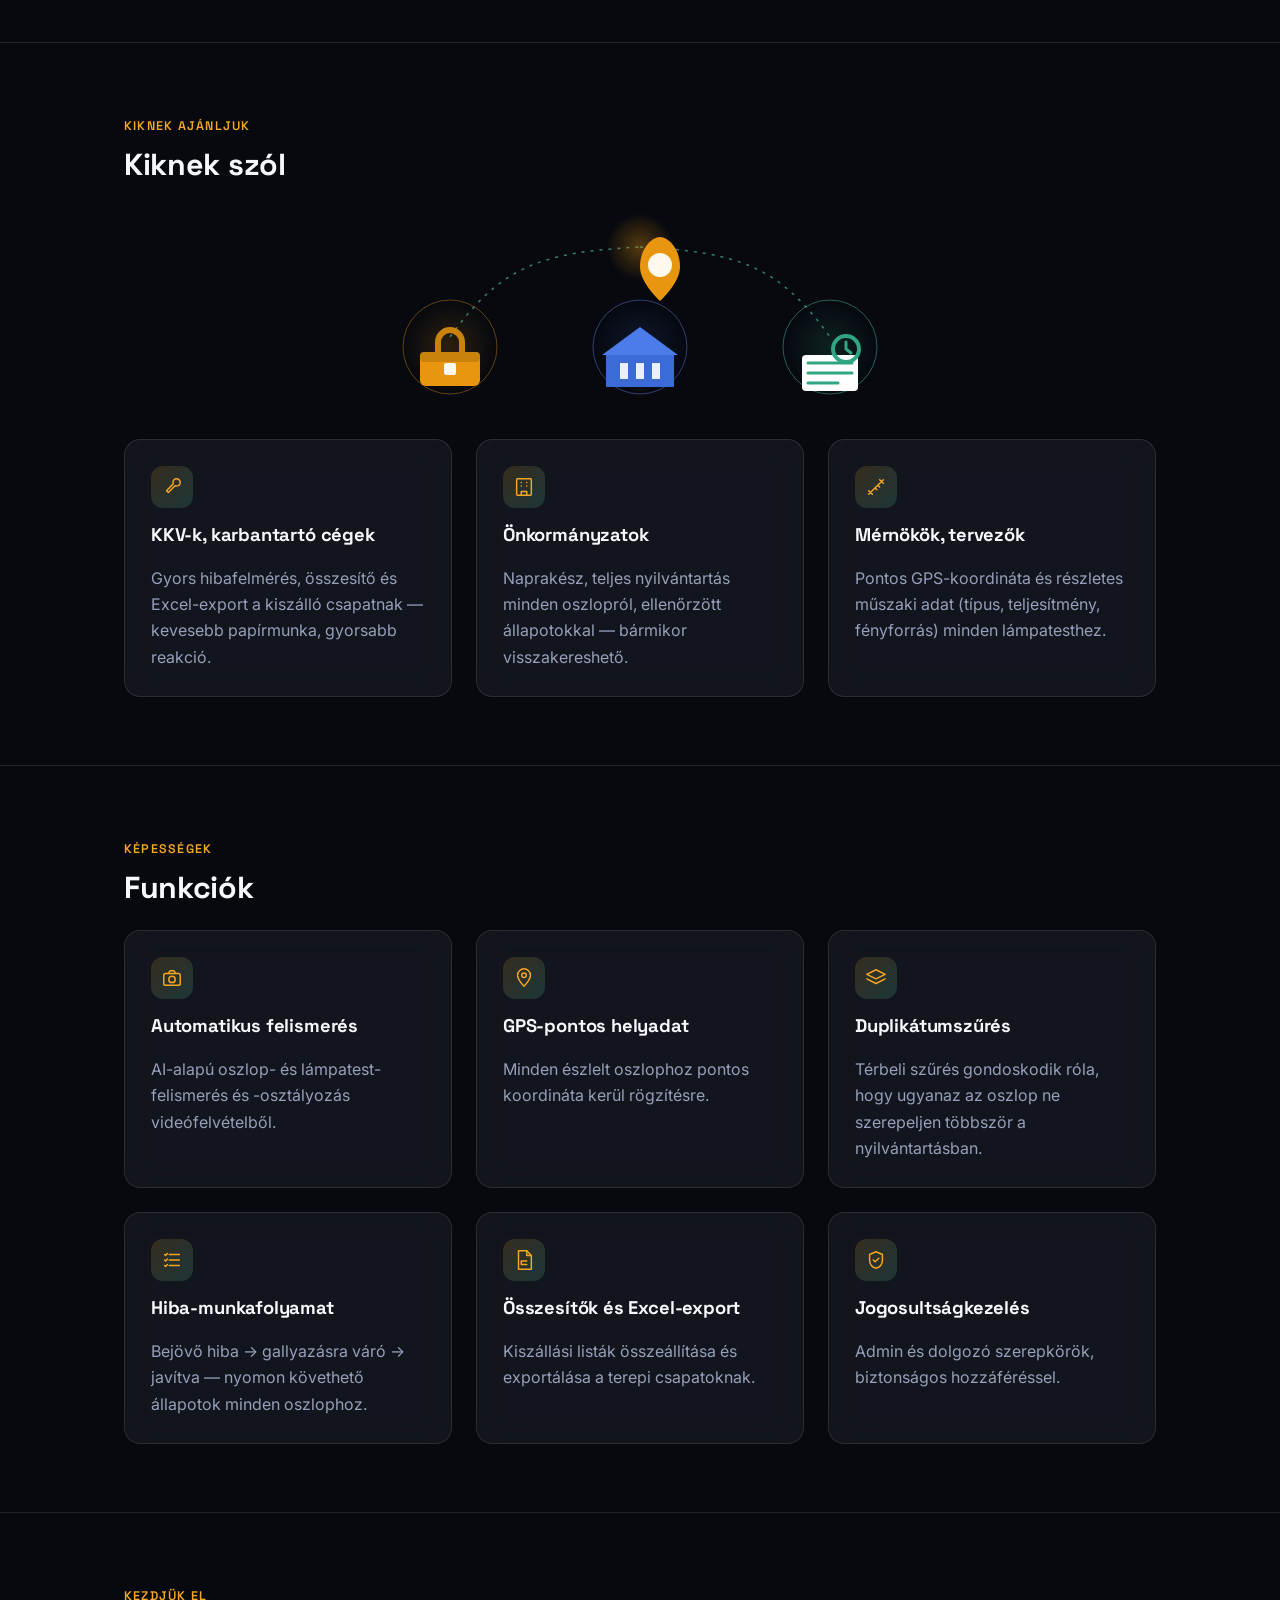
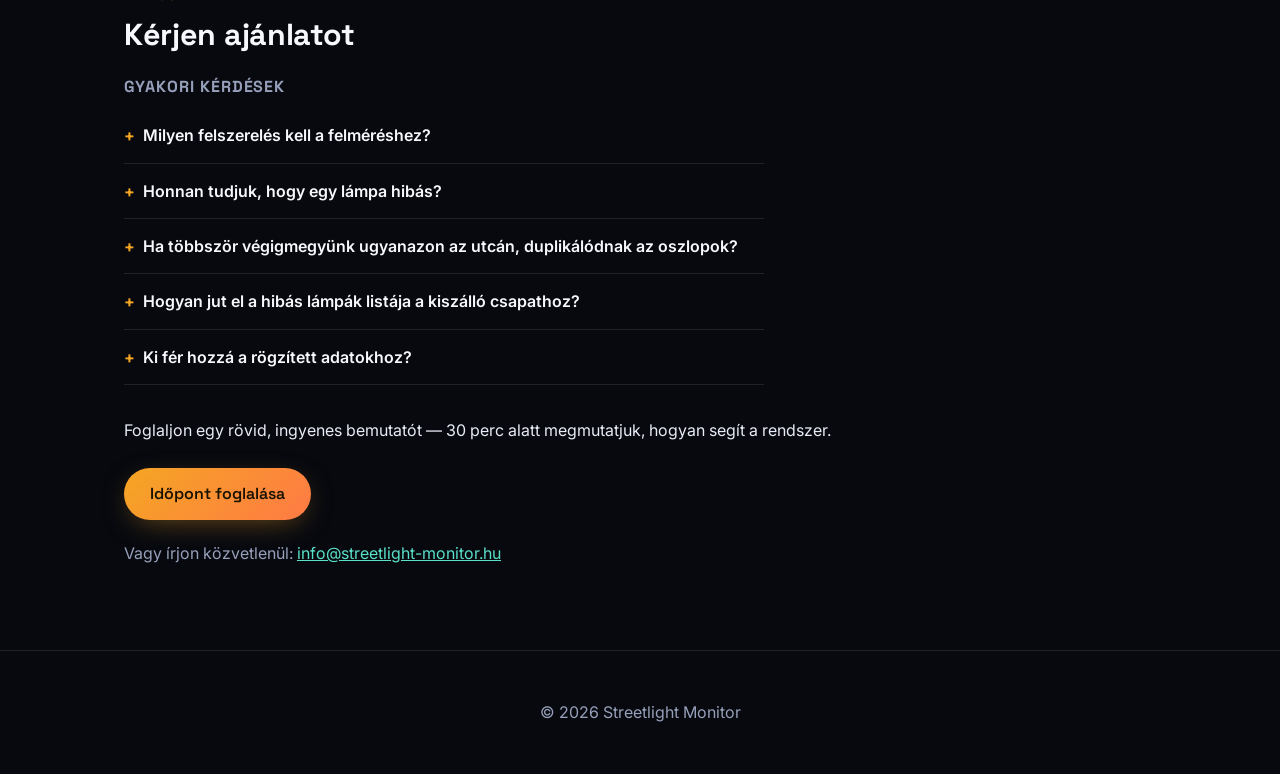
==== commit 0d0e42bd: "sync: update from streetlight-monitor@caf0d7e" ====
--- a/index.html
+++ b/index.html
@@ -36,7 +36,10 @@
           <span class="hero-eyebrow"><span class="dot"></span><span data-i18n="hero.eyebrow">AI-vezérelt közvilágítás-felmérés</span></span>
           <h1 data-i18n="hero.title">Automatikus közvilágítás-felmérés mesterséges intelligenciával</h1>
           <p class="lead" data-i18n="hero.subtitle">A rendszer autóra szerelt kamerával végigjárja a települést, felismeri és rögzíti minden lámpaoszlopot — pontos GPS-koordinátával, azonnal kereshető állapottal.</p>
-          <a class="btn btn-primary" href="#kapcsolat" data-i18n="hero.cta">Kérjen ajánlatot</a>
+          <div style="display:flex; gap:14px; flex-wrap:wrap;">
+            <a class="btn btn-primary" href="#kapcsolat" data-i18n="hero.cta">Kérjen ajánlatot</a>
+            <a class="btn btn-secondary" href="booking.html" data-i18n="hero.cta2">Időpont foglalása</a>
+          </div>
         </div>
         <div class="hero-visual" aria-hidden="true">
           <div class="hero-visual-inner">
@@ -348,22 +351,8 @@
           </details>
         </div>
 
-        <p data-i18n="contact.subtitle">Töltse ki az alábbi űrlapot, és felvesszük Önnel a kapcsolatot.</p>
-        <form id="contact-form">
-          <label for="name" data-i18n="contact.form.name">Név</label>
-          <input type="text" id="name" name="name" required>
-
-          <label for="company" data-i18n="contact.form.company">Cég</label>
-          <input type="text" id="company" name="company">
-
-          <label for="email" data-i18n="contact.form.email">Email</label>
-          <input type="email" id="email" name="email" required>
-
-          <label for="message" data-i18n="contact.form.message">Üzenet</label>
-          <textarea id="message" name="message" rows="4"></textarea>
-
-          <button type="submit" class="btn btn-primary" data-i18n="contact.form.submit">Küldés</button>
-        </form>
+        <p data-i18n="contact.subtitle">Foglaljon egy rövid, ingyenes bemutatót — 30 perc alatt megmutatjuk, hogyan segít a rendszer.</p>
+        <a class="btn btn-primary" href="booking.html" data-i18n="contact.cta">Időpont foglalása</a>
         <p class="direct-contact"><span data-i18n="contact.direct">Vagy írjon közvetlenül: </span><a href="mailto:info@streetlight-monitor.hu">info@streetlight-monitor.hu</a></p>
       </div>
     </section>
--- a/styles.css
+++ b/styles.css
@@ -208,6 +208,21 @@
   box-shadow: 0 12px 40px -8px rgba(245, 166, 35, 0.65);
 }
 
+.btn-secondary {
+  background: rgba(255, 255, 255, 0.06);
+  color: var(--heading);
+  border: 1px solid var(--border-strong);
+  backdrop-filter: blur(10px);
+  -webkit-backdrop-filter: blur(10px);
+}
+
+.btn-secondary:hover {
+  transform: translateY(-2px);
+  border-color: var(--accent2);
+  background: var(--accent2-soft);
+  box-shadow: 0 12px 32px -12px rgba(89, 224, 201, 0.45);
+}
+
 .hero {
   padding: 100px 0 76px;
   position: relative;
@@ -496,33 +511,7 @@
   color: var(--text-muted);
 }
 
-.contact form {
-  display: grid;
-  gap: 12px;
-  max-width: 480px;
-}
-
-.contact label { font-size: 0.9rem; color: var(--text-muted); }
-
-.contact input,
-.contact textarea {
-  width: 100%;
-  padding: 11px 14px;
-  border-radius: 10px;
-  border: 1px solid var(--border);
-  background: rgba(255, 255, 255, 0.04);
-  color: var(--text);
-  font-family: var(--font-body);
-  font-size: 1rem;
-}
-
-.contact input:focus,
-.contact textarea:focus {
-  outline: 2px solid var(--accent-soft);
-  border-color: var(--accent);
-}
-
-.contact .btn { justify-self: start; margin-top: 8px; }
+.contact .btn { margin-top: 8px; }
 
 .direct-contact { margin-top: 20px; color: var(--text-muted); }
 
